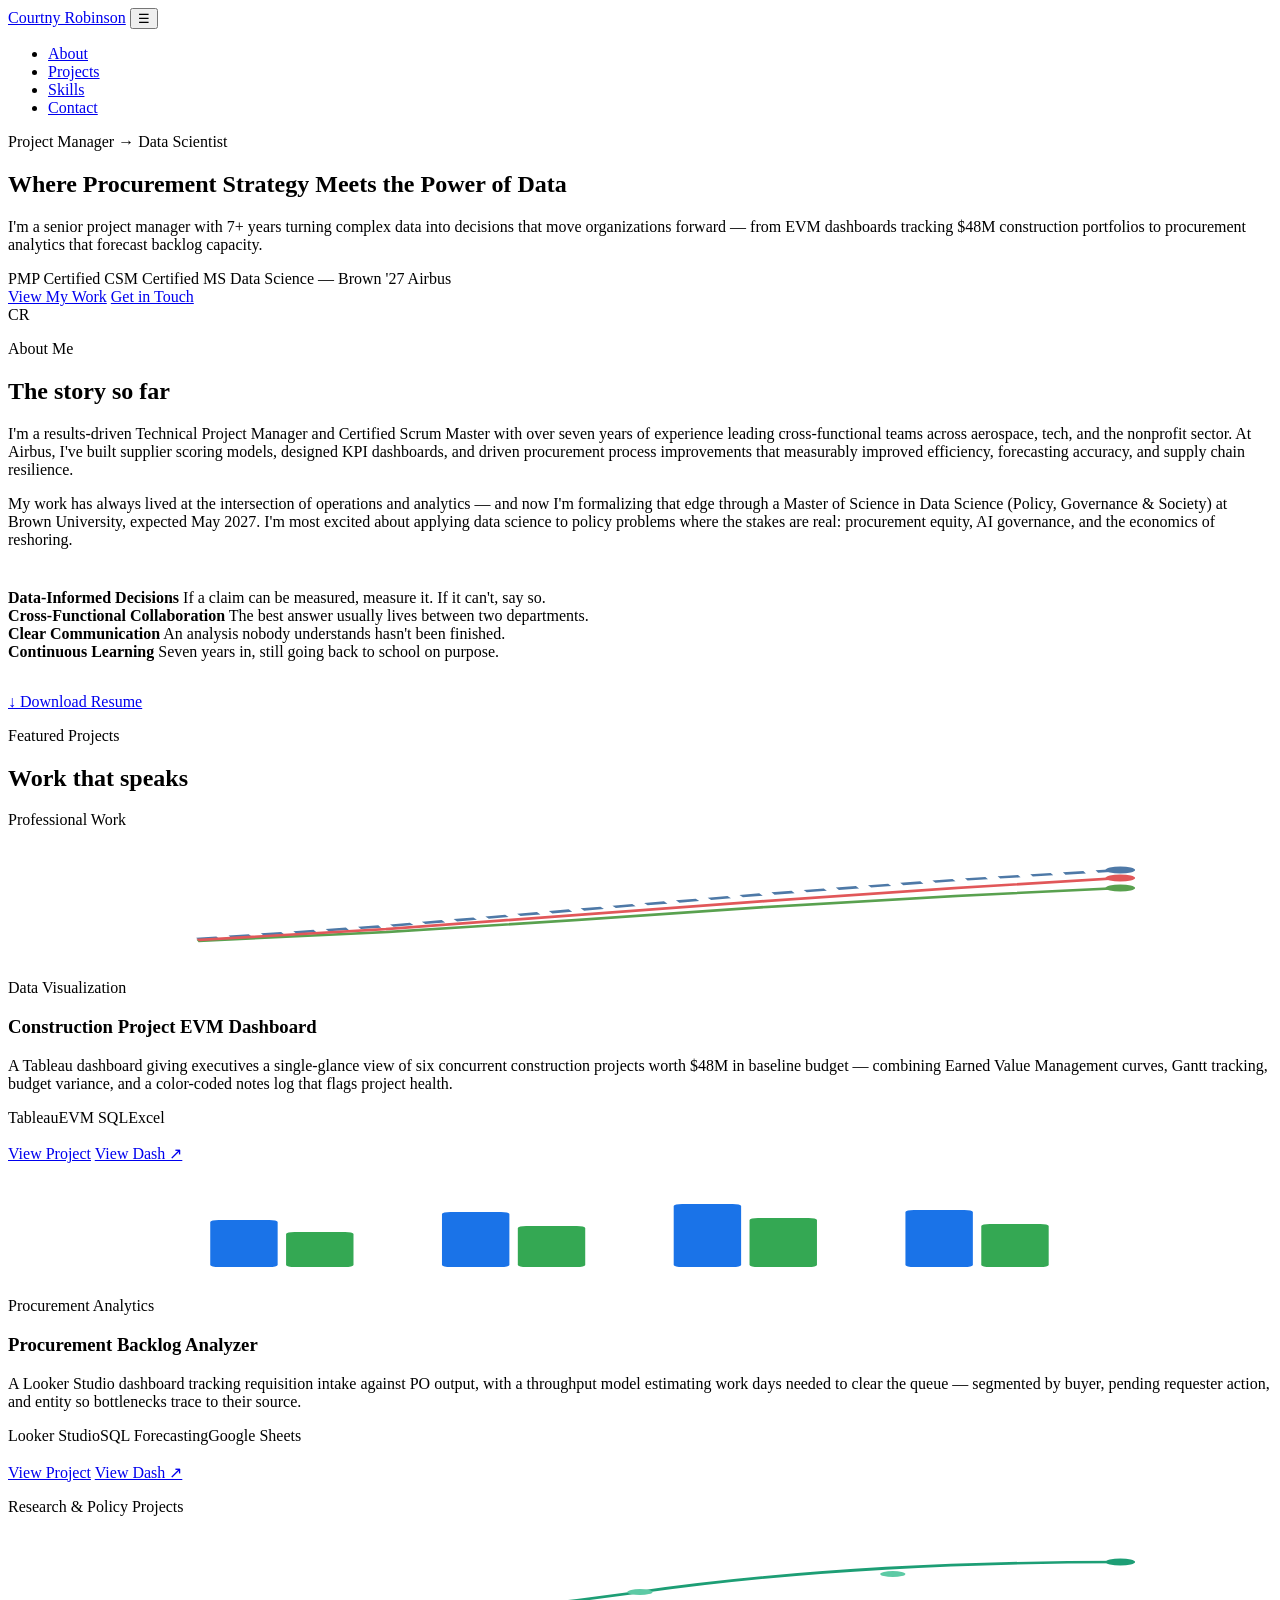
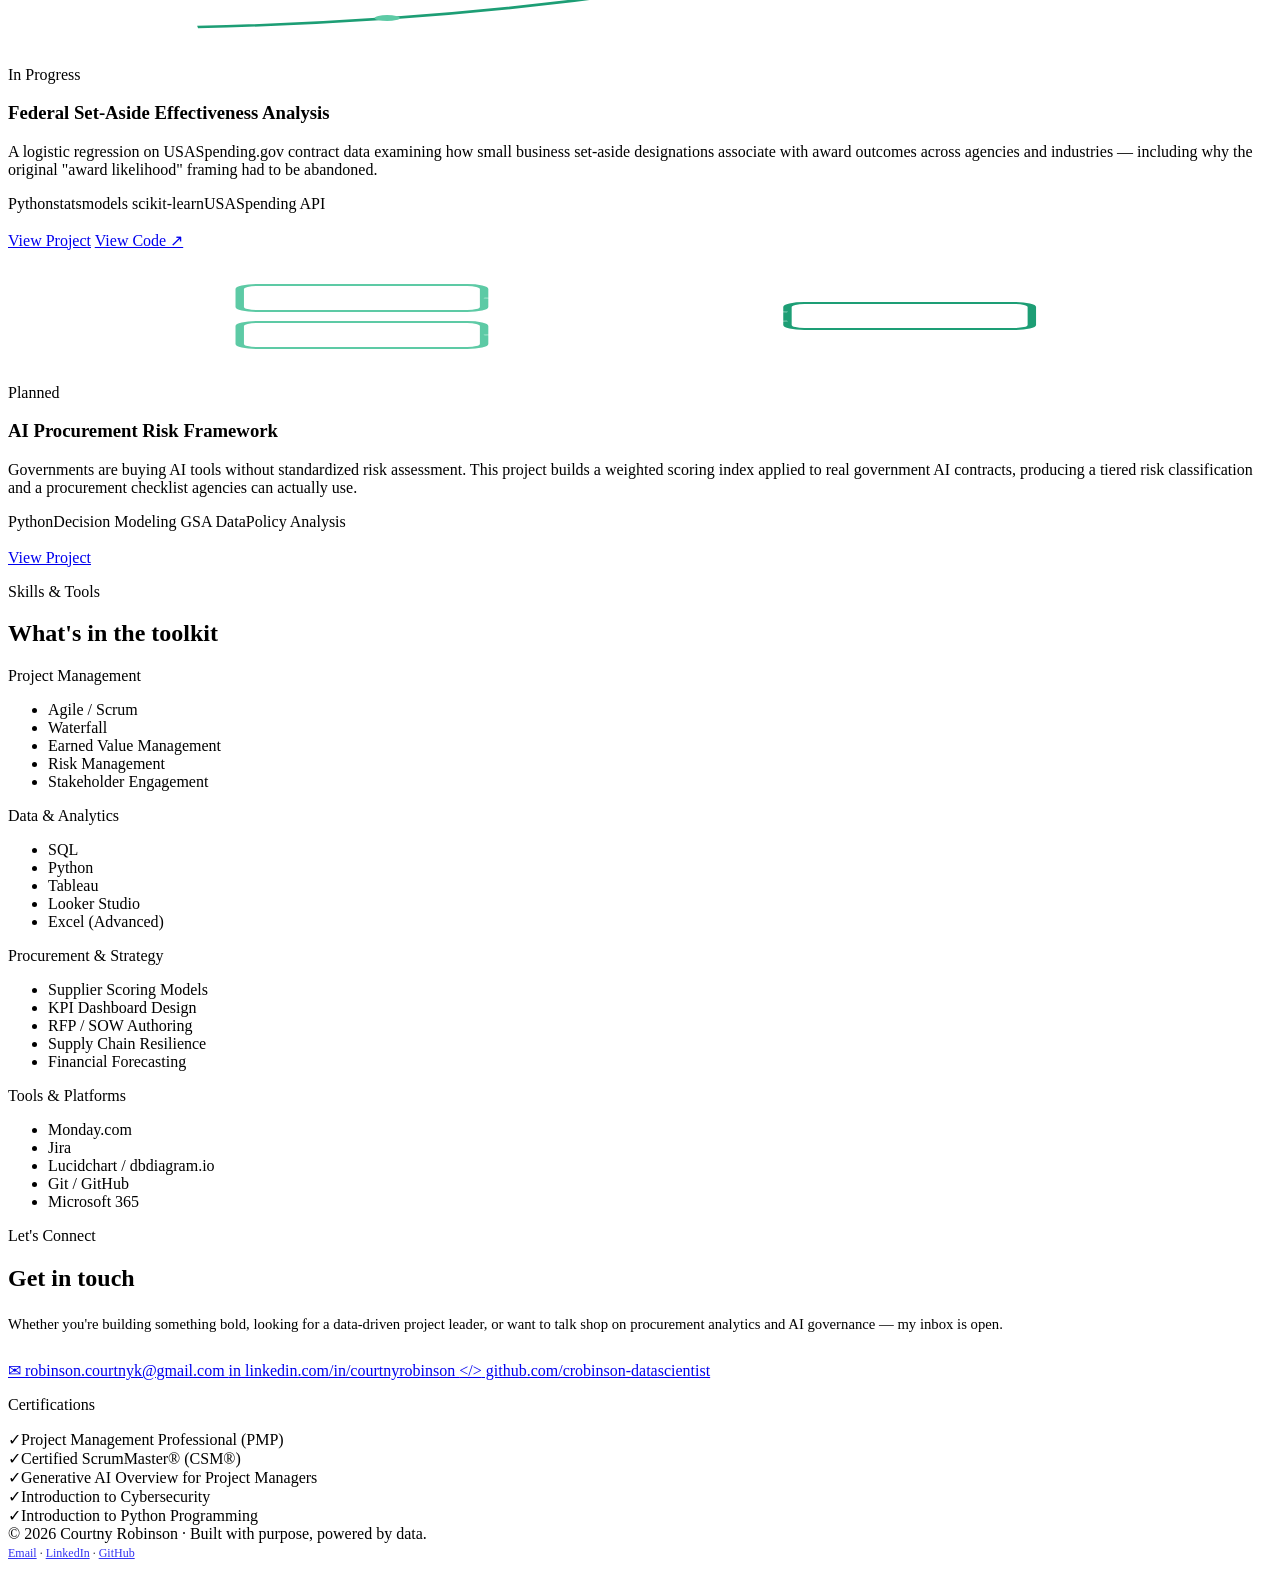
==== index.html @ 247f1322 "Add files via upload" ====
<!DOCTYPE html>
<html lang="en">
<head>
<meta charset="UTF-8">
<meta name="viewport" content="width=device-width, initial-scale=1.0">
<title>Courtny Robinson, PMP, CSM — Data-Driven Project Manager</title>
<meta name="description" content="Portfolio of Courtny Robinson — procurement project manager and data science graduate student. Dashboards, analytics, and policy research.">
<link rel="preconnect" href="https://fonts.googleapis.com">
<link rel="preconnect" href="https://fonts.gstatic.com" crossorigin>
<link href="https://fonts.googleapis.com/css2?family=DM+Serif+Display&family=Inter:wght@300;400;500;600;700&display=swap" rel="stylesheet">
<link rel="stylesheet" href="assets/style.css">
</head>
<body>

<nav>
  <div class="nav-inner">
    <a href="index.html" class="nav-logo">Courtny Robinson</a>
    <button class="nav-toggle" aria-label="Toggle navigation">☰</button>
    <ul class="nav-links">
      <li><a href="#about">About</a></li>
      <li><a href="#projects">Projects</a></li>
      <li><a href="#skills">Skills</a></li>
      <li><a href="#contact">Contact</a></li>
    </ul>
  </div>
</nav>

<!-- HERO -->
<div class="wrap">
  <section id="hero">
    <div>
      <p class="eyebrow">Project Manager → Data Scientist</p>
      <h1>Where Procurement Strategy Meets the Power of Data</h1>
      <p class="lede">
        I'm a senior project manager with 7+ years turning complex data into decisions that move
        organizations forward — from EVM dashboards tracking $48M construction portfolios to
        procurement analytics that forecast backlog capacity.
      </p>
      <div class="badge-row">
        <span class="badge">PMP Certified</span>
        <span class="badge">CSM Certified</span>
        <span class="badge">MS Data Science — Brown '27</span>
        <span class="badge">Airbus</span>
      </div>
      <div class="btn-row">
        <a href="#projects" class="btn btn-primary">View My Work</a>
        <a href="#contact" class="btn btn-ghost">Get in Touch</a>
      </div>
    </div>
    <div class="avatar">CR</div>
  </section>
</div>

<div class="divider"></div>

<!-- ABOUT -->
<div class="wrap">
  <section id="about" class="reveal">
    <p class="eyebrow">About Me</p>
    <h2>The story so far</h2>
    <div class="about-text">
      <p>
        I'm a results-driven Technical Project Manager and Certified Scrum Master with over seven
        years of experience leading cross-functional teams across aerospace, tech, and the nonprofit
        sector. At Airbus, I've built supplier scoring models, designed KPI dashboards, and driven
        procurement process improvements that measurably improved efficiency, forecasting accuracy,
        and supply chain resilience.
      </p>
      <p>
        My work has always lived at the intersection of operations and analytics — and now I'm
        formalizing that edge through a Master of Science in Data Science (Policy, Governance &amp;
        Society) at Brown University, expected May 2027. I'm most excited about applying data science
        to policy problems where the stakes are real: procurement equity, AI governance, and the
        economics of reshoring.
      </p>
    </div>

    <div class="grid-auto" style="margin-top:2.5rem">
      <div class="value-item">
        <strong>Data-Informed Decisions</strong>
        <span>If a claim can be measured, measure it. If it can't, say so.</span>
      </div>
      <div class="value-item">
        <strong>Cross-Functional Collaboration</strong>
        <span>The best answer usually lives between two departments.</span>
      </div>
      <div class="value-item">
        <strong>Clear Communication</strong>
        <span>An analysis nobody understands hasn't been finished.</span>
      </div>
      <div class="value-item">
        <strong>Continuous Learning</strong>
        <span>Seven years in, still going back to school on purpose.</span>
      </div>
    </div>

    <div class="btn-row" style="margin-top:2rem">
      <a href="assets/Courtny_Robinson_Resume.pdf" class="btn btn-outline" download>↓ Download Resume</a>
    </div>
  </section>
</div>

<div class="divider"></div>

<!-- PROJECTS -->
<div class="wrap">
  <section id="projects" class="reveal">
    <p class="eyebrow">Featured Projects</p>
    <h2>Work that speaks</h2>

    <p class="group-label">Professional Work</p>
    <div class="grid-2">

      <div class="card">
        <div class="thumb thumb-evm">
          <svg viewBox="0 0 300 130" width="100%" height="130" preserveAspectRatio="none">
            <line x1="30" y1="104" x2="278" y2="104" stroke="rgba(255,255,255,.18)"/>
            <line x1="30" y1="20" x2="30" y2="104" stroke="rgba(255,255,255,.18)"/>
            <polyline points="45,94 90,81 135,65 180,49 225,35 264,25" fill="none" stroke="#4e79a7" stroke-width="2.5" stroke-dasharray="5,3"/>
            <polyline points="45,96 90,87 135,75 180,62 225,51 264,43" fill="none" stroke="#59a14f" stroke-width="2.5"/>
            <polyline points="45,95 90,84 135,70 180,56 225,43 264,33" fill="none" stroke="#e15759" stroke-width="2.5"/>
            <circle cx="264" cy="43" r="3.5" fill="#59a14f"/>
            <circle cx="264" cy="33" r="3.5" fill="#e15759"/>
            <circle cx="264" cy="25" r="3.5" fill="#4e79a7"/>
          </svg>
        </div>
        <div class="card-body">
          <span class="tag">Data Visualization</span>
          <h3>Construction Project EVM Dashboard</h3>
          <p>
            A Tableau dashboard giving executives a single-glance view of six concurrent construction
            projects worth $48M in baseline budget — combining Earned Value Management curves, Gantt
            tracking, budget variance, and a color-coded notes log that flags project health.
          </p>
          <div class="chips">
            <span class="chip">Tableau</span><span class="chip">EVM</span>
            <span class="chip">SQL</span><span class="chip">Excel</span>
          </div>
          <div class="btn-row" style="margin-top:1.1rem">
            <a href="projects/evm-dashboard.html" class="btn btn-primary">View Project</a>
            <a href="dashboards/evm-dashboard.html" class="btn btn-outline" target="_blank" rel="noopener noreferrer">View Dash ↗</a>
          </div>
        </div>
      </div>

      <div class="card">
        <div class="thumb thumb-proc">
          <svg viewBox="0 0 300 130" width="100%" height="130" preserveAspectRatio="none">
            <line x1="30" y1="104" x2="278" y2="104" stroke="rgba(255,255,255,.18)"/>
            <line x1="30" y1="20" x2="30" y2="104" stroke="rgba(255,255,255,.18)"/>
            <rect x="48" y="57" width="16" height="47" fill="#1a73e8" rx="2"/>
            <rect x="66" y="69" width="16" height="35" fill="#34a853" rx="2"/>
            <rect x="103" y="49" width="16" height="55" fill="#1a73e8" rx="2"/>
            <rect x="121" y="63" width="16" height="41" fill="#34a853" rx="2"/>
            <rect x="158" y="41" width="16" height="63" fill="#1a73e8" rx="2"/>
            <rect x="176" y="55" width="16" height="49" fill="#34a853" rx="2"/>
            <rect x="213" y="47" width="16" height="57" fill="#1a73e8" rx="2"/>
            <rect x="231" y="61" width="16" height="43" fill="#34a853" rx="2"/>
          </svg>
        </div>
        <div class="card-body">
          <span class="tag">Procurement Analytics</span>
          <h3>Procurement Backlog Analyzer</h3>
          <p>
            A Looker Studio dashboard tracking requisition intake against PO output, with a
            throughput model estimating work days needed to clear the queue — segmented by buyer,
            pending requester action, and entity so bottlenecks trace to their source.
          </p>
          <div class="chips">
            <span class="chip">Looker Studio</span><span class="chip">SQL</span>
            <span class="chip">Forecasting</span><span class="chip">Google Sheets</span>
          </div>
          <div class="btn-row" style="margin-top:1.1rem">
            <a href="projects/procurement-analyzer.html" class="btn btn-primary">View Project</a>
            <a href="dashboards/procurement-dashboard.html" class="btn btn-outline" target="_blank" rel="noopener noreferrer">View Dash ↗</a>
          </div>
        </div>
      </div>

    </div>

    <p class="group-label">Research &amp; Policy Projects</p>
    <div class="grid-2">

      <div class="card">
        <div class="thumb thumb-research">
          <svg viewBox="0 0 300 130" width="100%" height="130" preserveAspectRatio="none">
            <line x1="30" y1="104" x2="278" y2="104" stroke="rgba(255,255,255,.18)"/>
            <line x1="30" y1="20" x2="30" y2="104" stroke="rgba(255,255,255,.18)"/>
            <path d="M45,95 Q100,90 150,60 T264,30" fill="none" stroke="#1D9E75" stroke-width="2.5"/>
            <circle cx="90" cy="86" r="3" fill="#5DCAA5"/>
            <circle cx="150" cy="60" r="3" fill="#5DCAA5"/>
            <circle cx="210" cy="42" r="3" fill="#5DCAA5"/>
            <circle cx="264" cy="30" r="3.5" fill="#1D9E75"/>
          </svg>
        </div>
        <div class="card-body">
          <span class="tag tag-progress">In Progress</span>
          <h3>Federal Set-Aside Effectiveness Analysis</h3>
          <p>
            A logistic regression on USASpending.gov contract data examining how small business
            set-aside designations associate with award outcomes across agencies and industries —
            including why the original "award likelihood" framing had to be abandoned.
          </p>
          <div class="chips">
            <span class="chip">Python</span><span class="chip">statsmodels</span>
            <span class="chip">scikit-learn</span><span class="chip">USASpending API</span>
          </div>
          <div class="btn-row" style="margin-top:1.1rem">
            <a href="projects/setaside-analysis.html" class="btn btn-primary">View Project</a>
            <a href="https://github.com/crobinson-datascientist/setaside-analysis" class="btn btn-outline" target="_blank" rel="noopener noreferrer">View Code ↗</a>
          </div>
        </div>
      </div>

      <div class="card">
        <div class="thumb thumb-research">
          <svg viewBox="0 0 300 130" width="100%" height="130" preserveAspectRatio="none">
            <rect x="55" y="35" width="58" height="26" rx="4" fill="none" stroke="#5DCAA5" stroke-width="2"/>
            <rect x="55" y="72" width="58" height="26" rx="4" fill="none" stroke="#5DCAA5" stroke-width="2"/>
            <rect x="185" y="53" width="58" height="26" rx="4" fill="none" stroke="#1D9E75" stroke-width="2"/>
            <line x1="113" y1="48" x2="185" y2="62" stroke="rgba(255,255,255,.3)" stroke-width="1.5"/>
            <line x1="113" y1="85" x2="185" y2="71" stroke="rgba(255,255,255,.3)" stroke-width="1.5"/>
          </svg>
        </div>
        <div class="card-body">
          <span class="tag tag-progress">Planned</span>
          <h3>AI Procurement Risk Framework</h3>
          <p>
            Governments are buying AI tools without standardized risk assessment. This project builds
            a weighted scoring index applied to real government AI contracts, producing a tiered risk
            classification and a procurement checklist agencies can actually use.
          </p>
          <div class="chips">
            <span class="chip">Python</span><span class="chip">Decision Modeling</span>
            <span class="chip">GSA Data</span><span class="chip">Policy Analysis</span>
          </div>
          <div class="btn-row" style="margin-top:1.1rem">
            <a href="projects/ai-procurement-risk.html" class="btn btn-primary">View Project</a>
          </div>
        </div>
      </div>

    </div>
  </section>
</div>

<div class="divider"></div>

<!-- SKILLS -->
<div class="wrap">
  <section id="skills" class="reveal">
    <p class="eyebrow">Skills &amp; Tools</p>
    <h2>What's in the toolkit</h2>
    <div class="grid-auto">
      <div class="skill-group">
        <p class="skill-group-title">Project Management</p>
        <ul class="skill-list">
          <li><span class="dot"></span>Agile / Scrum</li>
          <li><span class="dot"></span>Waterfall</li>
          <li><span class="dot"></span>Earned Value Management</li>
          <li><span class="dot"></span>Risk Management</li>
          <li><span class="dot"></span>Stakeholder Engagement</li>
        </ul>
      </div>
      <div class="skill-group">
        <p class="skill-group-title">Data &amp; Analytics</p>
        <ul class="skill-list">
          <li><span class="dot"></span>SQL</li>
          <li><span class="dot"></span>Python</li>
          <li><span class="dot"></span>Tableau</li>
          <li><span class="dot"></span>Looker Studio</li>
          <li><span class="dot"></span>Excel (Advanced)</li>
        </ul>
      </div>
      <div class="skill-group">
        <p class="skill-group-title">Procurement &amp; Strategy</p>
        <ul class="skill-list">
          <li><span class="dot"></span>Supplier Scoring Models</li>
          <li><span class="dot"></span>KPI Dashboard Design</li>
          <li><span class="dot"></span>RFP / SOW Authoring</li>
          <li><span class="dot"></span>Supply Chain Resilience</li>
          <li><span class="dot"></span>Financial Forecasting</li>
        </ul>
      </div>
      <div class="skill-group">
        <p class="skill-group-title">Tools &amp; Platforms</p>
        <ul class="skill-list">
          <li><span class="dot"></span>Monday.com</li>
          <li><span class="dot"></span>Jira</li>
          <li><span class="dot"></span>Lucidchart / dbdiagram.io</li>
          <li><span class="dot"></span>Git / GitHub</li>
          <li><span class="dot"></span>Microsoft 365</li>
        </ul>
      </div>
    </div>
  </section>
</div>

<div class="divider"></div>

<!-- CONTACT -->
<div class="wrap">
  <section id="contact" class="reveal">
    <p class="eyebrow">Let's Connect</p>
    <h2>Get in touch</h2>
    <div class="grid-2">
      <div>
        <p style="font-size:0.92rem;color:var(--muted);line-height:1.7;margin-bottom:1.5rem">
          Whether you're building something bold, looking for a data-driven project leader, or want
          to talk shop on procurement analytics and AI governance — my inbox is open.
        </p>
        <a href="mailto:robinson.courtnyk@gmail.com" class="contact-link">
          <span class="contact-icon">✉</span> robinson.courtnyk@gmail.com
        </a>
        <a href="https://www.linkedin.com/in/courtnyrobinson" class="contact-link" target="_blank" rel="noopener noreferrer">
          <span class="contact-icon">in</span> linkedin.com/in/courtnyrobinson
        </a>
        <a href="https://github.com/crobinson-datascientist" class="contact-link" target="_blank" rel="noopener noreferrer">
          <span class="contact-icon">&lt;/&gt;</span> github.com/crobinson-datascientist
        </a>
      </div>
      <div class="cert-block">
        <p class="skill-group-title">Certifications</p>
        <div class="cert-item"><span class="check">✓</span>Project Management Professional (PMP)</div>
        <div class="cert-item"><span class="check">✓</span>Certified ScrumMaster® (CSM®)</div>
        <div class="cert-item"><span class="check">✓</span>Generative AI Overview for Project Managers</div>
        <div class="cert-item"><span class="check">✓</span>Introduction to Cybersecurity</div>
        <div class="cert-item"><span class="check">✓</span>Introduction to Python Programming</div>
      </div>
    </div>
  </section>
</div>

<footer>
  © 2026 Courtny Robinson · Built with purpose, powered by data.<br>
  <span style="font-size:0.75rem;opacity:0.8">
    <a href="mailto:robinson.courtnyk@gmail.com">Email</a> ·
    <a href="https://www.linkedin.com/in/courtnyrobinson" target="_blank" rel="noopener noreferrer">LinkedIn</a> ·
    <a href="https://github.com/crobinson-datascientist" target="_blank" rel="noopener noreferrer">GitHub</a>
  </span>
</footer>

<script src="assets/main.js"></script>
</body>
</html>
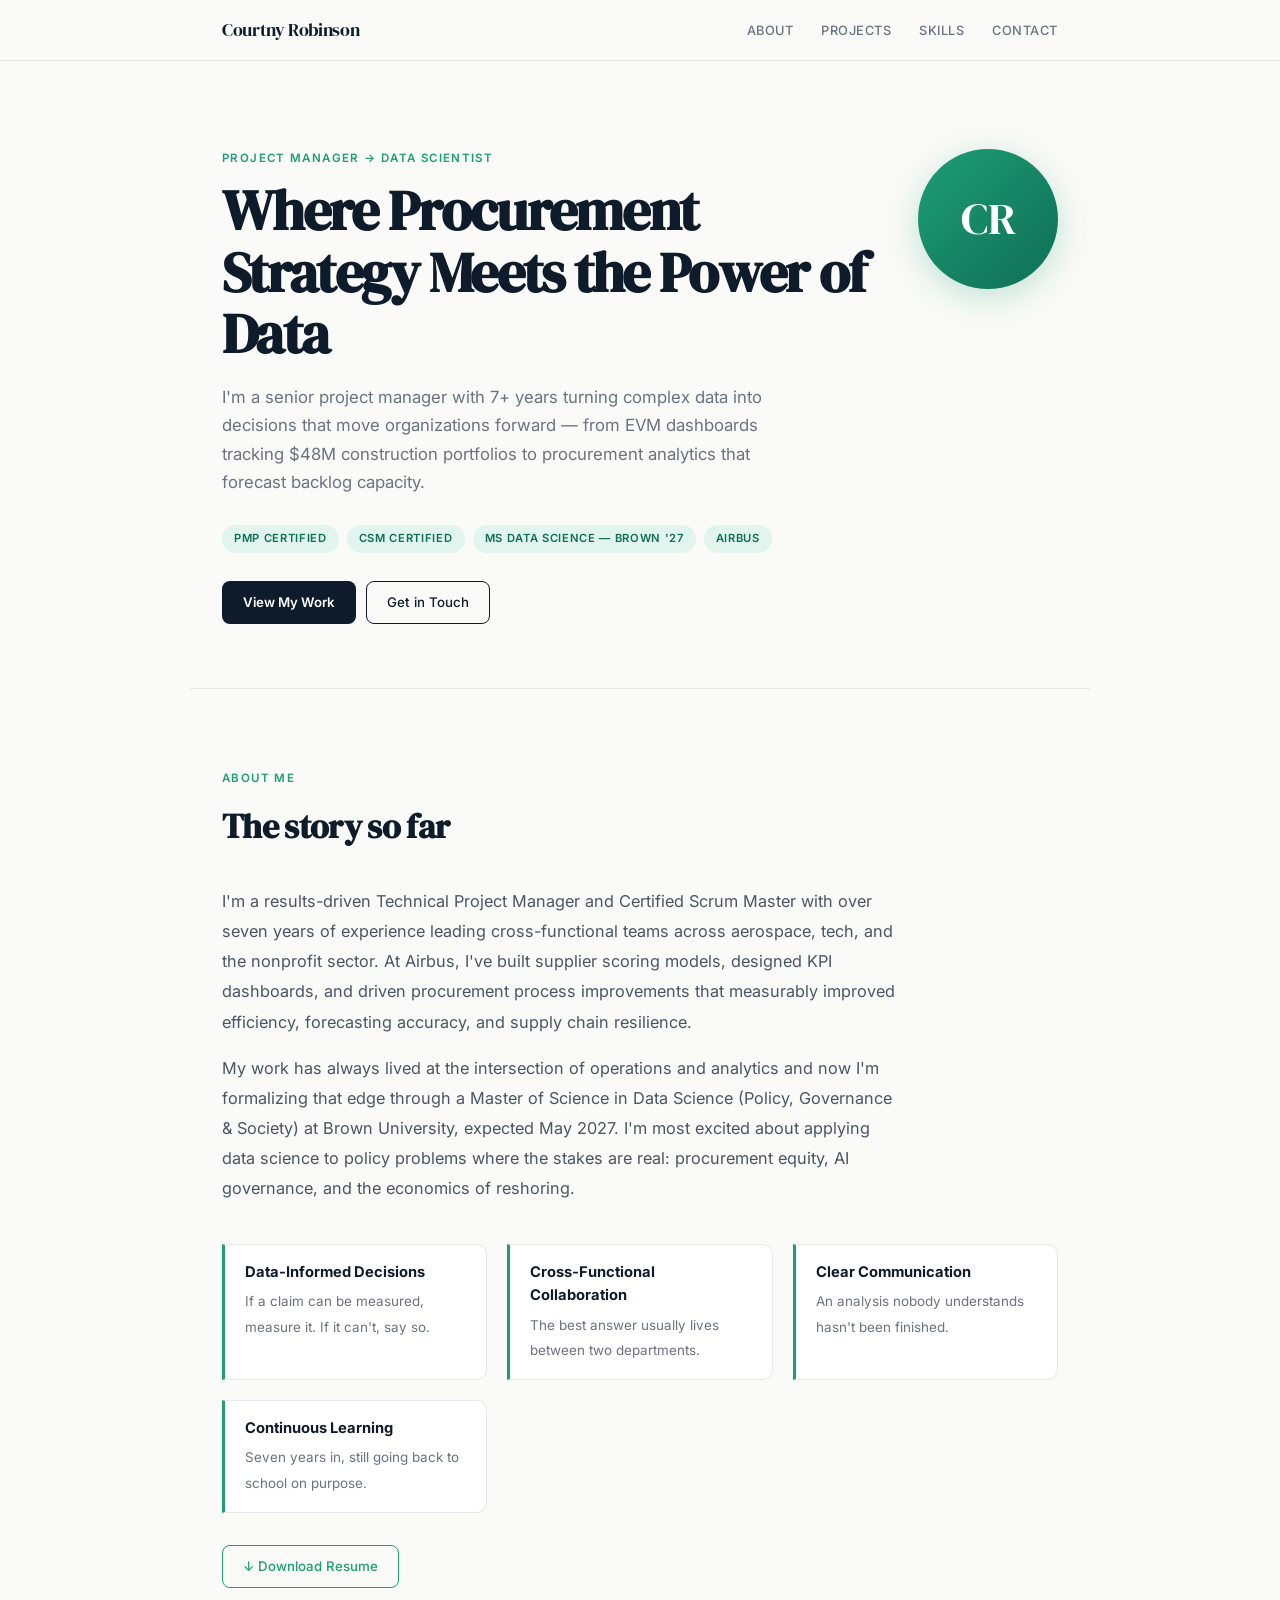
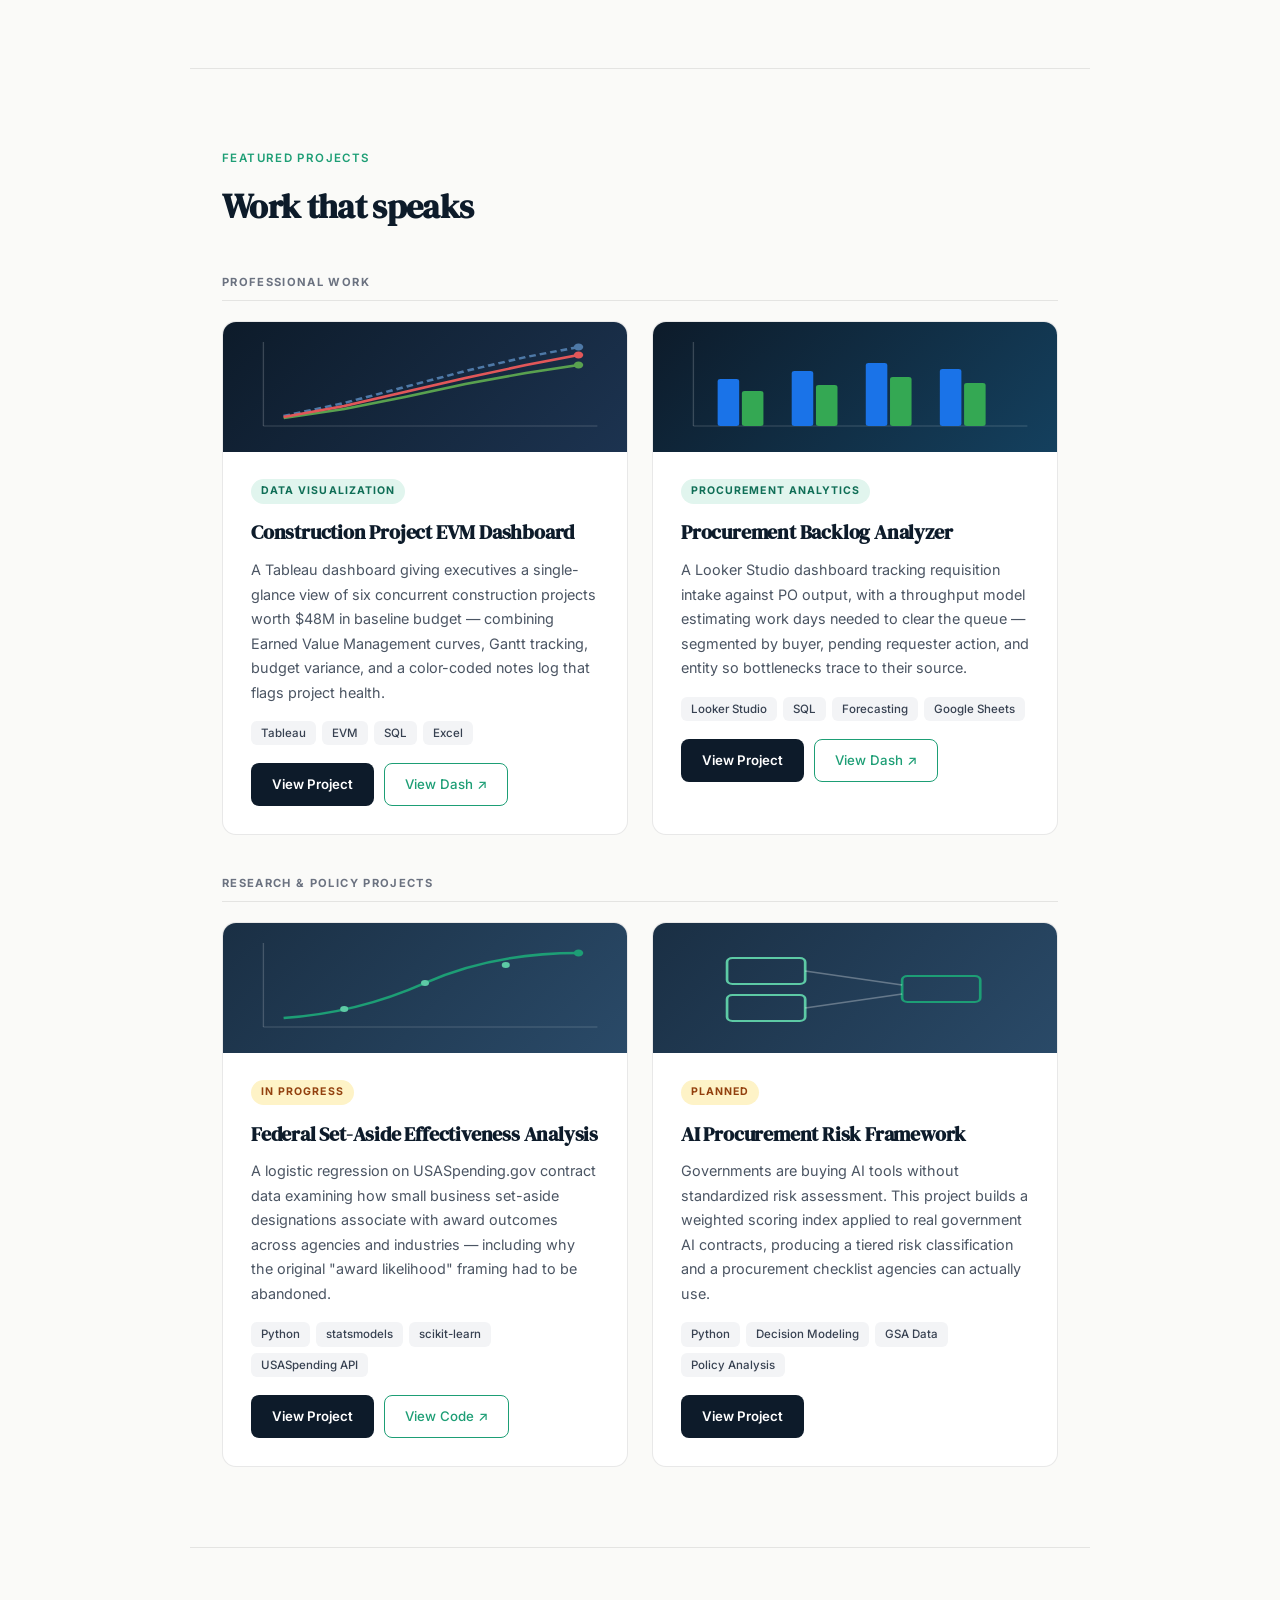
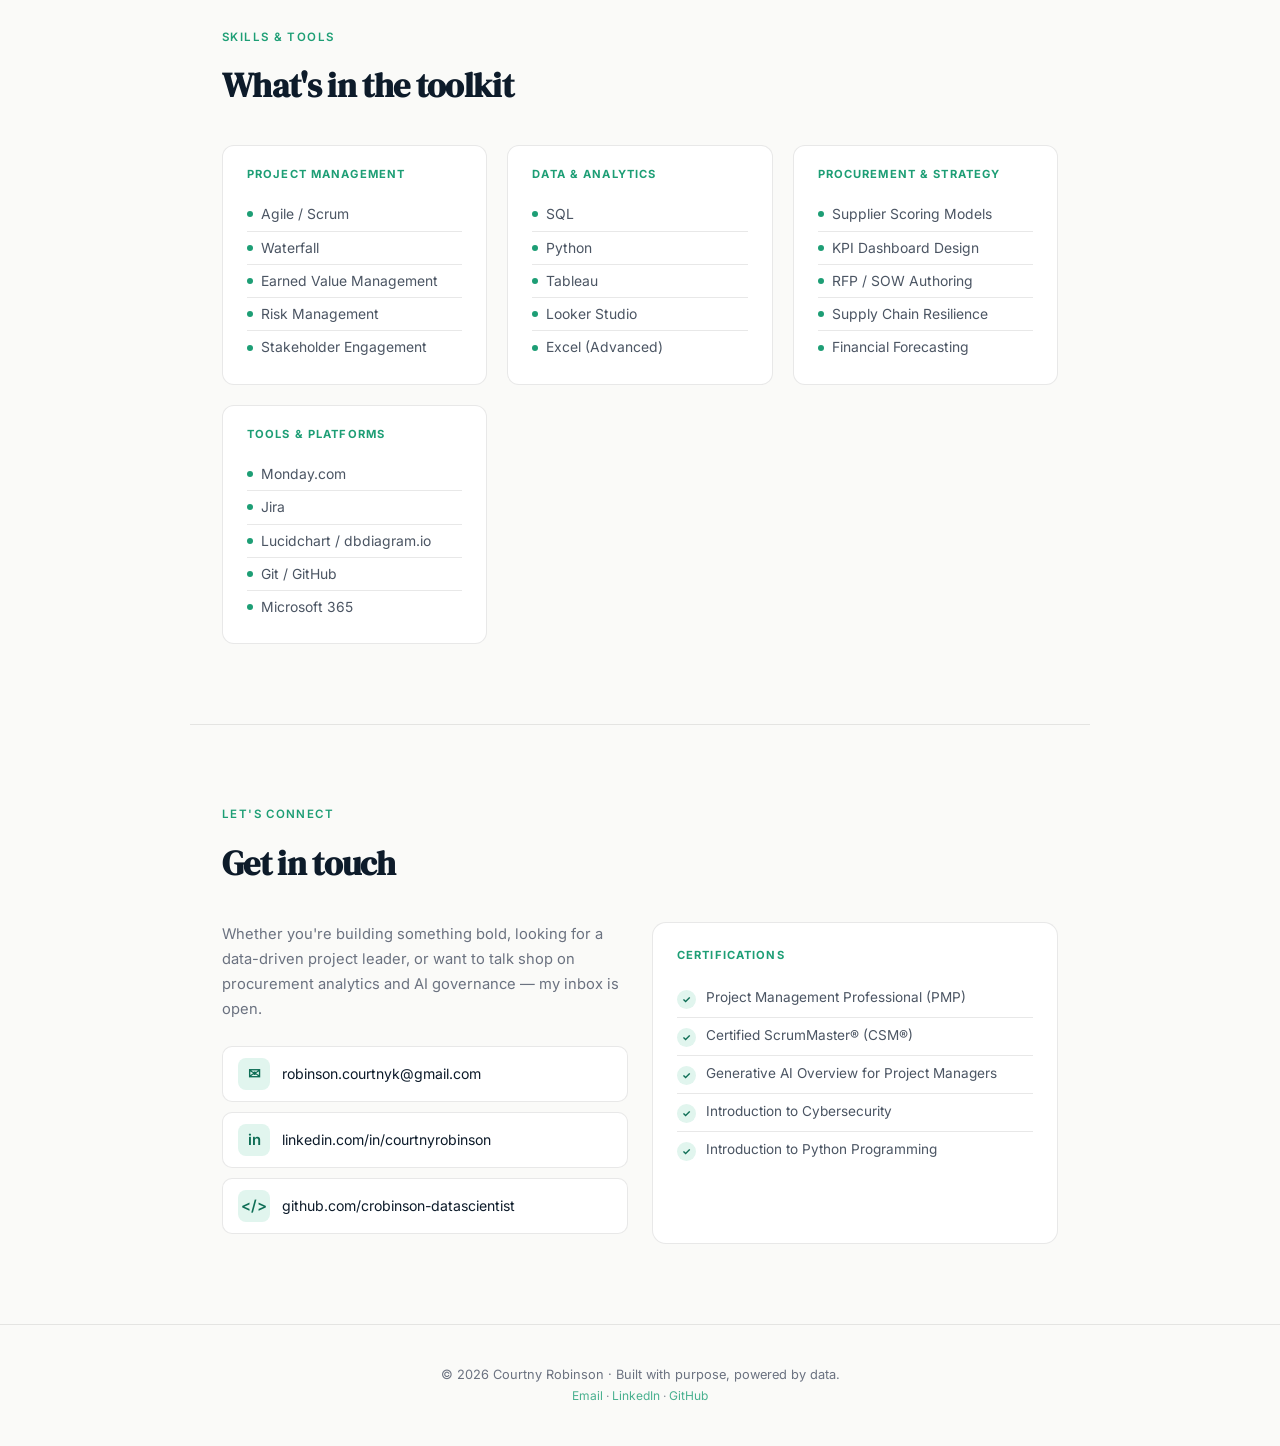
==== commit 77c19808: "Update index.html" ====
--- a/index.html
+++ b/index.html
@@ -67,7 +67,7 @@
         and supply chain resilience.
       </p>
       <p>
-        My work has always lived at the intersection of operations and analytics — and now I'm
+        My work has always lived at the intersection of operations and analytics and now I'm
         formalizing that edge through a Master of Science in Data Science (Policy, Governance &amp;
         Society) at Brown University, expected May 2027. I'm most excited about applying data science
         to policy problems where the stakes are real: procurement equity, AI governance, and the
--- a/assets/style.css
+++ b/assets/style.css
@@ -0,0 +1,293 @@
+/* ============================================================
+   Courtny Robinson — Portfolio
+   Shared stylesheet
+   ============================================================ */
+
+*, *::before, *::after { box-sizing: border-box; margin: 0; padding: 0; }
+
+:root {
+  --navy: #0D1B2A;
+  --navy-soft: #1c3350;
+  --teal: #1D9E75;
+  --teal-dark: #0F6E56;
+  --teal-light: #E1F5EE;
+  --cream: #FAFAF8;
+  --muted: #6B7280;
+  --text: #1a1a1a;
+  --text-soft: #4B5563;
+  --border: rgba(0,0,0,0.09);
+  --chip-bg: #F3F4F6;
+}
+
+html { scroll-behavior: smooth; }
+
+body {
+  font-family: 'Inter', -apple-system, BlinkMacSystemFont, sans-serif;
+  background: var(--cream);
+  color: var(--text);
+  line-height: 1.6;
+  -webkit-font-smoothing: antialiased;
+}
+
+/* ---------- Layout ---------- */
+.wrap { max-width: 900px; margin: 0 auto; padding: 0 2rem; }
+section { padding: 5rem 0; }
+.divider { height: 1px; background: var(--border); max-width: 900px; margin: 0 auto; }
+
+/* ---------- Nav ---------- */
+nav {
+  position: sticky; top: 0; z-index: 100;
+  background: rgba(250,250,248,0.93);
+  backdrop-filter: blur(10px);
+  border-bottom: 1px solid var(--border);
+}
+.nav-inner {
+  max-width: 900px; margin: 0 auto; padding: 0 2rem; height: 60px;
+  display: flex; justify-content: space-between; align-items: center;
+}
+.nav-logo {
+  font-family: 'DM Serif Display', Georgia, serif;
+  font-size: 1.1rem; color: var(--navy); letter-spacing: -0.02em;
+  text-decoration: none;
+}
+.nav-links { display: flex; gap: 1.75rem; list-style: none; }
+.nav-links a {
+  font-size: 0.8rem; font-weight: 500; color: var(--muted);
+  text-decoration: none; letter-spacing: 0.04em; text-transform: uppercase;
+  transition: color 0.2s; padding-bottom: 2px;
+}
+.nav-links a:hover, .nav-links a.active { color: var(--teal); }
+.nav-links a.active { border-bottom: 2px solid var(--teal); }
+
+.nav-toggle {
+  display: none; background: none; border: none; cursor: pointer;
+  font-size: 1.4rem; color: var(--navy);
+}
+
+/* ---------- Typography ---------- */
+h1 {
+  font-family: 'DM Serif Display', Georgia, serif;
+  font-size: clamp(2.2rem, 5.5vw, 3.5rem);
+  line-height: 1.1; color: var(--navy);
+  letter-spacing: -0.03em; margin-bottom: 1.1rem;
+}
+h2 {
+  font-family: 'DM Serif Display', Georgia, serif;
+  font-size: clamp(1.6rem, 3.5vw, 2.1rem);
+  color: var(--navy); letter-spacing: -0.02em; margin-bottom: 2rem;
+}
+h3 {
+  font-family: 'DM Serif Display', Georgia, serif;
+  font-size: 1.25rem; color: var(--navy);
+  letter-spacing: -0.01em; margin-bottom: 0.6rem;
+}
+.eyebrow {
+  font-size: 0.72rem; font-weight: 600; letter-spacing: 0.12em;
+  text-transform: uppercase; color: var(--teal); margin-bottom: 0.8rem;
+}
+.lede { font-size: 1.05rem; color: var(--muted); line-height: 1.7; max-width: 560px; }
+
+/* ---------- Hero ---------- */
+#hero {
+  padding-top: 5.5rem; padding-bottom: 4rem;
+  display: grid; grid-template-columns: 1fr auto;
+  align-items: start; gap: 3rem;
+}
+.avatar {
+  width: 140px; height: 140px; border-radius: 50%;
+  background: linear-gradient(135deg, var(--teal) 0%, var(--teal-dark) 100%);
+  display: flex; align-items: center; justify-content: center;
+  font-family: 'DM Serif Display', Georgia, serif;
+  font-size: 2.8rem; color: #fff; flex-shrink: 0;
+  box-shadow: 0 8px 32px rgba(29,158,117,0.25);
+}
+
+/* ---------- Badges & chips ---------- */
+.badge-row { display: flex; flex-wrap: wrap; gap: 8px; margin: 1.75rem 0; }
+.badge {
+  font-size: 0.7rem; font-weight: 600; letter-spacing: 0.06em;
+  text-transform: uppercase; padding: 5px 12px; border-radius: 100px;
+  background: var(--teal-light); color: var(--teal-dark);
+}
+.chips { display: flex; flex-wrap: wrap; gap: 6px; }
+.chip {
+  font-size: 0.72rem; font-weight: 500; padding: 3px 10px;
+  border-radius: 6px; background: var(--chip-bg); color: #374151;
+}
+.tag {
+  font-size: 0.66rem; font-weight: 700; letter-spacing: 0.1em;
+  text-transform: uppercase; color: var(--teal-dark);
+  background: var(--teal-light); padding: 4px 10px;
+  border-radius: 100px; display: inline-block; margin-bottom: 0.8rem;
+}
+.tag-progress { background: #FEF3C7; color: #92400E; }
+
+/* ---------- Buttons ---------- */
+.btn-row { display: flex; gap: 10px; flex-wrap: wrap; }
+.btn {
+  font-size: 0.83rem; font-weight: 600; padding: 10px 20px;
+  border-radius: 8px; text-decoration: none; cursor: pointer;
+  display: inline-flex; align-items: center; gap: 6px;
+  transition: all 0.2s; border: 1.5px solid transparent;
+}
+.btn-primary { background: var(--navy); color: #fff; }
+.btn-primary:hover { background: var(--navy-soft); }
+.btn-outline {
+  background: transparent; color: var(--teal);
+  border-color: var(--teal); font-weight: 500;
+}
+.btn-outline:hover { background: var(--teal); color: #fff; }
+.btn-ghost {
+  background: transparent; color: var(--navy); border-color: var(--navy);
+  font-weight: 500;
+}
+.btn-ghost:hover { background: var(--navy); color: #fff; }
+
+/* ---------- Cards ---------- */
+.card {
+  background: #fff; border: 1px solid var(--border);
+  border-radius: 14px; overflow: hidden;
+  transition: box-shadow 0.2s, transform 0.2s;
+}
+.card:hover { box-shadow: 0 10px 34px rgba(0,0,0,0.08); transform: translateY(-2px); }
+.card-body { padding: 1.5rem 1.75rem 1.75rem; }
+.card-body p { font-size: 0.9rem; line-height: 1.7; color: var(--text-soft); margin-bottom: 1rem; }
+
+.thumb { height: 130px; position: relative; }
+.thumb-evm { background: linear-gradient(135deg, var(--navy) 0%, var(--navy-soft) 100%); }
+.thumb-proc { background: linear-gradient(135deg, var(--navy) 0%, #14405e 100%); }
+.thumb-research { background: linear-gradient(135deg, #1a2f44 0%, #2a4a68 100%); }
+
+/* ---------- Grids ---------- */
+.grid-2 { display: grid; grid-template-columns: 1fr 1fr; gap: 1.5rem; }
+.grid-auto { display: grid; grid-template-columns: repeat(auto-fit, minmax(220px,1fr)); gap: 1.25rem; }
+
+.group-label {
+  font-size: 0.7rem; font-weight: 700; letter-spacing: 0.12em;
+  text-transform: uppercase; color: var(--muted);
+  margin: 2.5rem 0 1.25rem; padding-bottom: 0.5rem;
+  border-bottom: 1px solid var(--border);
+}
+.group-label:first-of-type { margin-top: 0; }
+
+/* ---------- About ---------- */
+.about-text { font-size: 1.02rem; line-height: 1.85; color: var(--text-soft); max-width: 680px; }
+.about-text p { margin-bottom: 1rem; }
+
+.value-item {
+  background: #fff; border: 1px solid var(--border);
+  border-left: 3px solid var(--teal);
+  border-radius: 0 10px 10px 0; padding: 1rem 1.25rem;
+}
+.value-item strong { display: block; color: var(--navy); font-size: 0.92rem; margin-bottom: 0.25rem; }
+.value-item span { font-size: 0.84rem; color: var(--muted); line-height: 1.6; }
+
+/* ---------- Skills ---------- */
+.skill-group {
+  background: #fff; border: 1px solid var(--border);
+  border-radius: 12px; padding: 1.25rem 1.5rem;
+}
+.skill-group-title {
+  font-size: 0.7rem; font-weight: 700; letter-spacing: 0.1em;
+  text-transform: uppercase; color: var(--teal); margin-bottom: 0.9rem;
+}
+.skill-list { list-style: none; }
+.skill-list li {
+  font-size: 0.87rem; color: var(--text-soft); padding: 5px 0;
+  border-bottom: 1px solid var(--border);
+  display: flex; align-items: center; gap: 8px;
+}
+.skill-list li:last-child { border-bottom: none; }
+.dot { width: 6px; height: 6px; border-radius: 50%; background: var(--teal); flex-shrink: 0; }
+
+/* ---------- Contact ---------- */
+.contact-link {
+  display: flex; align-items: center; gap: 12px;
+  font-size: 0.88rem; color: var(--navy); text-decoration: none;
+  padding: 11px 15px; border-radius: 10px; background: #fff;
+  border: 1px solid var(--border); transition: all 0.2s; margin-bottom: 10px;
+}
+.contact-link:hover { border-color: var(--teal); color: var(--teal); }
+.contact-icon {
+  width: 32px; height: 32px; border-radius: 8px; background: var(--teal-light);
+  display: flex; align-items: center; justify-content: center;
+  font-size: 15px; flex-shrink: 0; color: var(--teal-dark); font-weight: 600;
+}
+
+.cert-block {
+  background: #fff; border: 1px solid var(--border);
+  border-radius: 14px; padding: 1.5rem;
+}
+.cert-item {
+  display: flex; align-items: flex-start; gap: 10px;
+  padding: 8px 0; border-bottom: 1px solid var(--border);
+  font-size: 0.85rem; color: var(--text-soft); line-height: 1.45;
+}
+.cert-item:last-child { border-bottom: none; }
+.check {
+  width: 19px; height: 19px; border-radius: 50%;
+  background: var(--teal-light); color: var(--teal-dark);
+  display: flex; align-items: center; justify-content: center;
+  font-size: 10px; font-weight: 700; flex-shrink: 0; margin-top: 2px;
+}
+
+/* ---------- Project detail pages ---------- */
+.detail-banner {
+  height: 180px; border-radius: 14px; margin-bottom: 2rem;
+  display: flex; align-items: center; justify-content: center;
+}
+.pps-block { margin-bottom: 2.25rem; }
+.pps-label {
+  font-size: 0.7rem; font-weight: 700; letter-spacing: 0.12em;
+  text-transform: uppercase; color: var(--teal); margin-bottom: 0.6rem;
+}
+.pps-block p { font-size: 0.96rem; line-height: 1.8; color: var(--text-soft); margin-bottom: 0.9rem; }
+.back-link {
+  font-size: 0.83rem; color: var(--muted); text-decoration: none;
+  display: inline-flex; align-items: center; gap: 5px; margin-bottom: 1.5rem;
+}
+.back-link:hover { color: var(--teal); }
+
+.callout {
+  background: #fff; border: 1px solid var(--border);
+  border-left: 3px solid var(--teal); border-radius: 0 10px 10px 0;
+  padding: 1.1rem 1.35rem; font-size: 0.88rem;
+  color: var(--text-soft); line-height: 1.7; margin: 1.75rem 0;
+}
+.callout strong { color: var(--navy); }
+.callout-warn { border-left-color: #F59E0B; }
+
+/* ---------- Footer ---------- */
+footer {
+  border-top: 1px solid var(--border); padding: 2.5rem 2rem;
+  text-align: center; font-size: 0.8rem; color: var(--muted);
+}
+footer a { color: var(--teal); text-decoration: none; }
+footer a:hover { text-decoration: underline; }
+
+/* ---------- Scroll reveal ---------- */
+.reveal { opacity: 0; transform: translateY(18px); transition: opacity .6s ease, transform .6s ease; }
+.reveal.visible { opacity: 1; transform: none; }
+@media (prefers-reduced-motion: reduce) {
+  .reveal { opacity: 1; transform: none; transition: none; }
+  html { scroll-behavior: auto; }
+}
+
+/* ---------- Responsive ---------- */
+@media (max-width: 720px) {
+  .wrap { padding: 0 1.25rem; }
+  .nav-inner { padding: 0 1.25rem; }
+  section { padding: 3.25rem 0; }
+  #hero { grid-template-columns: 1fr; padding-top: 3rem; }
+  .avatar { width: 88px; height: 88px; font-size: 1.9rem; }
+  .grid-2 { grid-template-columns: 1fr; }
+  .nav-links {
+    display: none; position: absolute; top: 60px; left: 0; right: 0;
+    background: var(--cream); flex-direction: column; gap: 0;
+    padding: 0.5rem 1.25rem 1rem; border-bottom: 1px solid var(--border);
+  }
+  .nav-links.open { display: flex; }
+  .nav-links li { padding: 0.6rem 0; }
+  .nav-toggle { display: block; }
+  .btn-row .btn { flex: 1; justify-content: center; }
+}
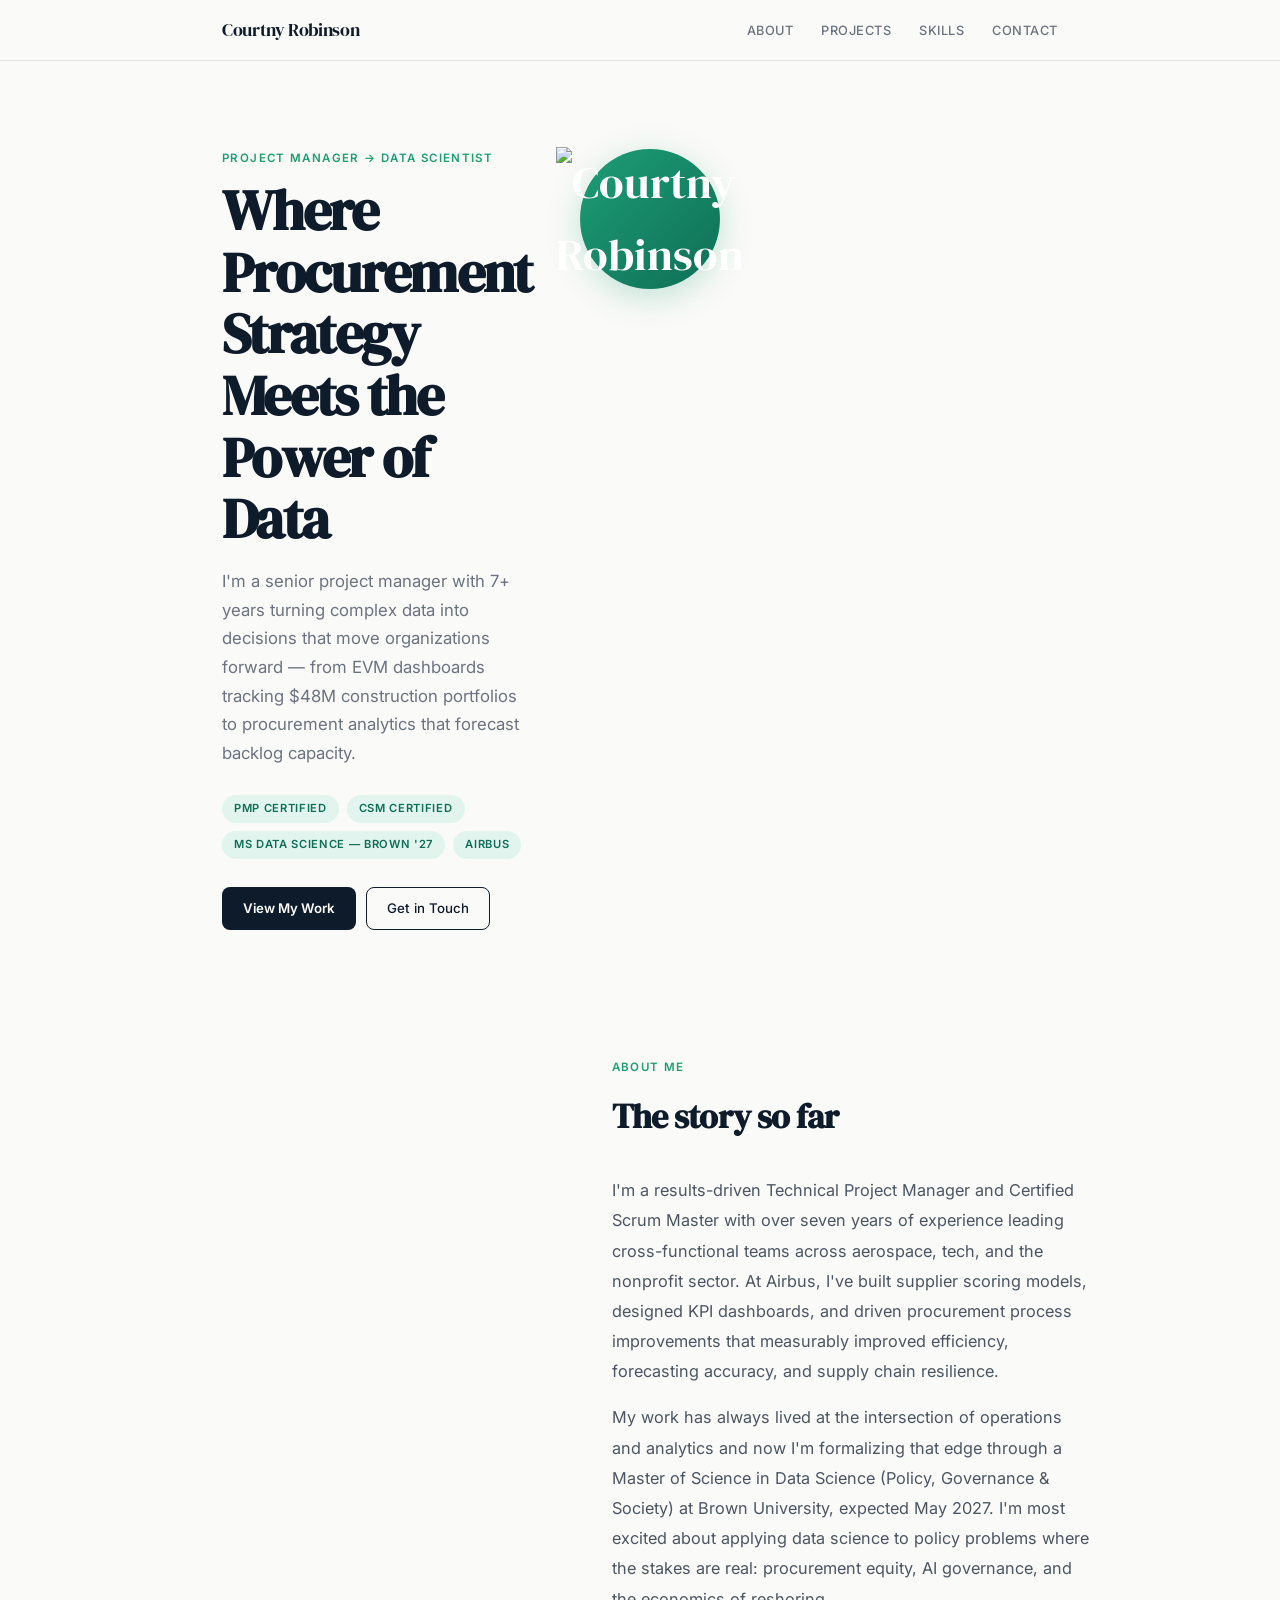
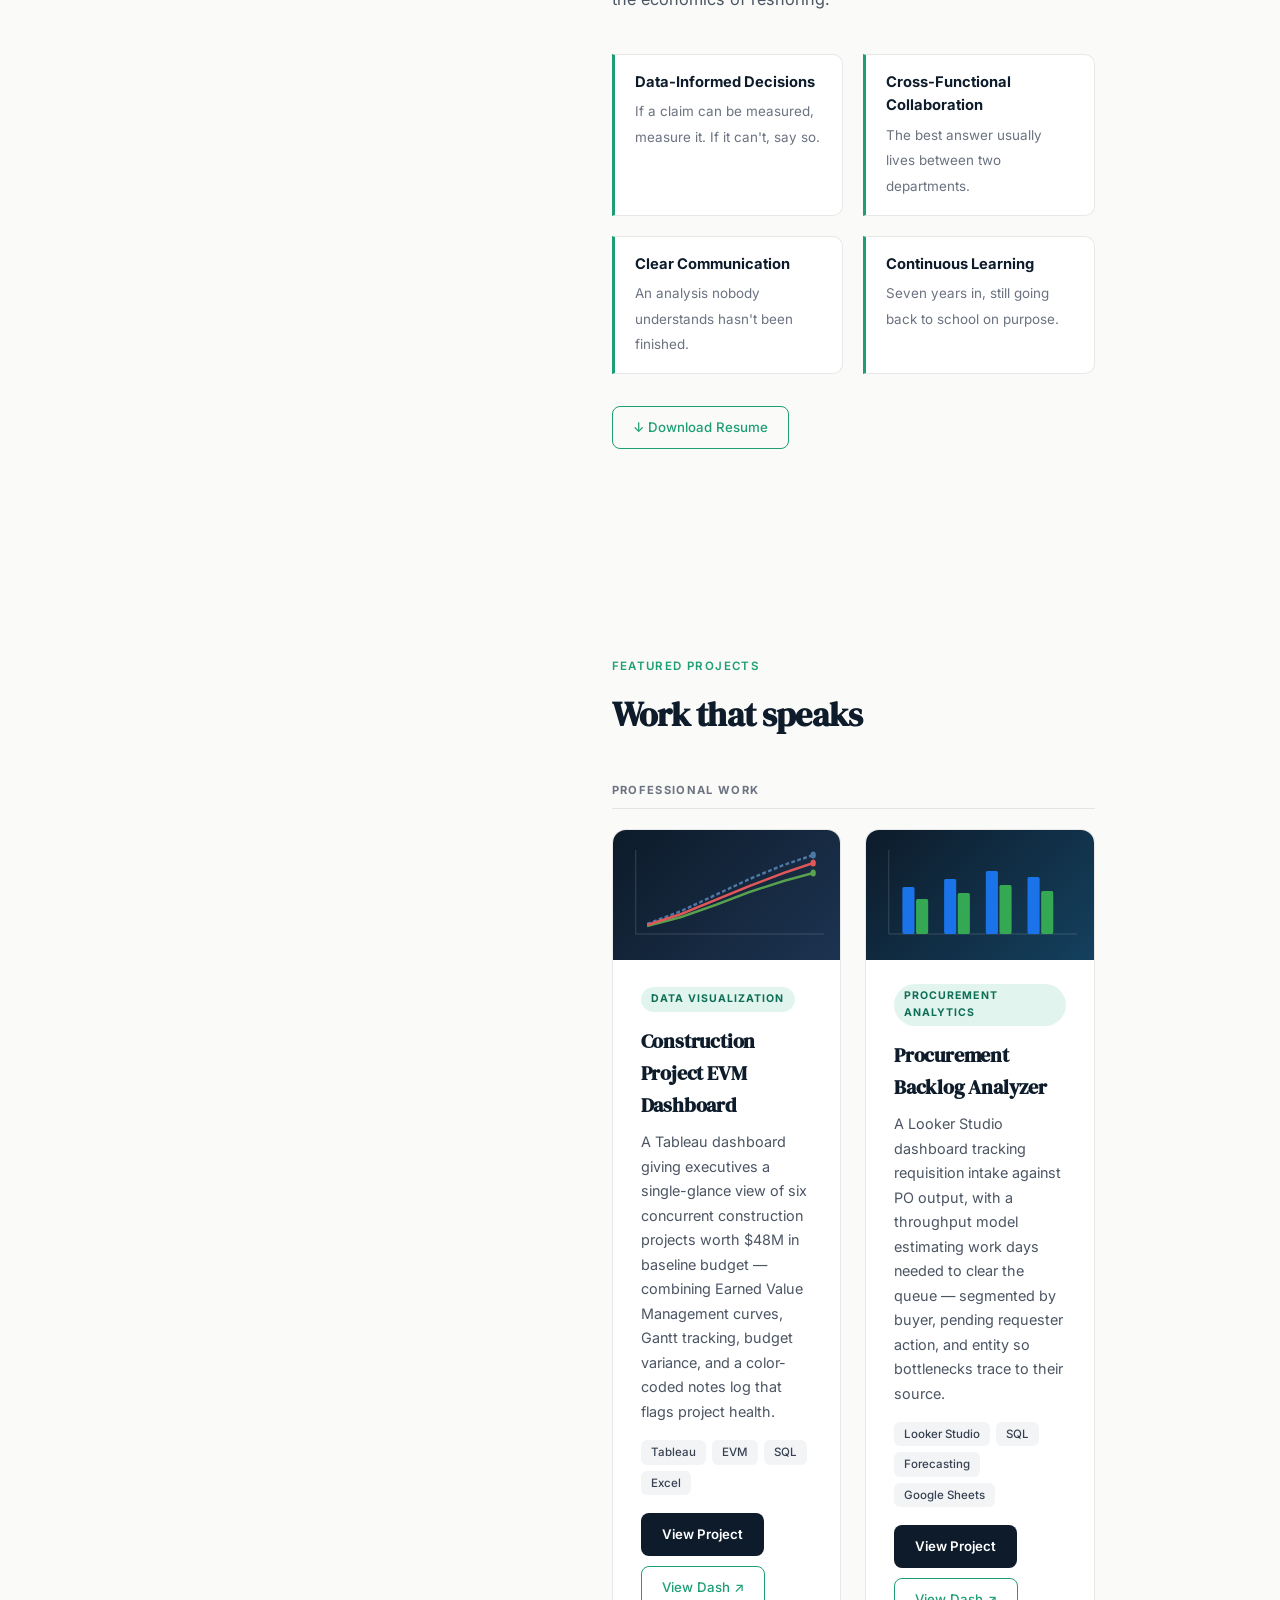
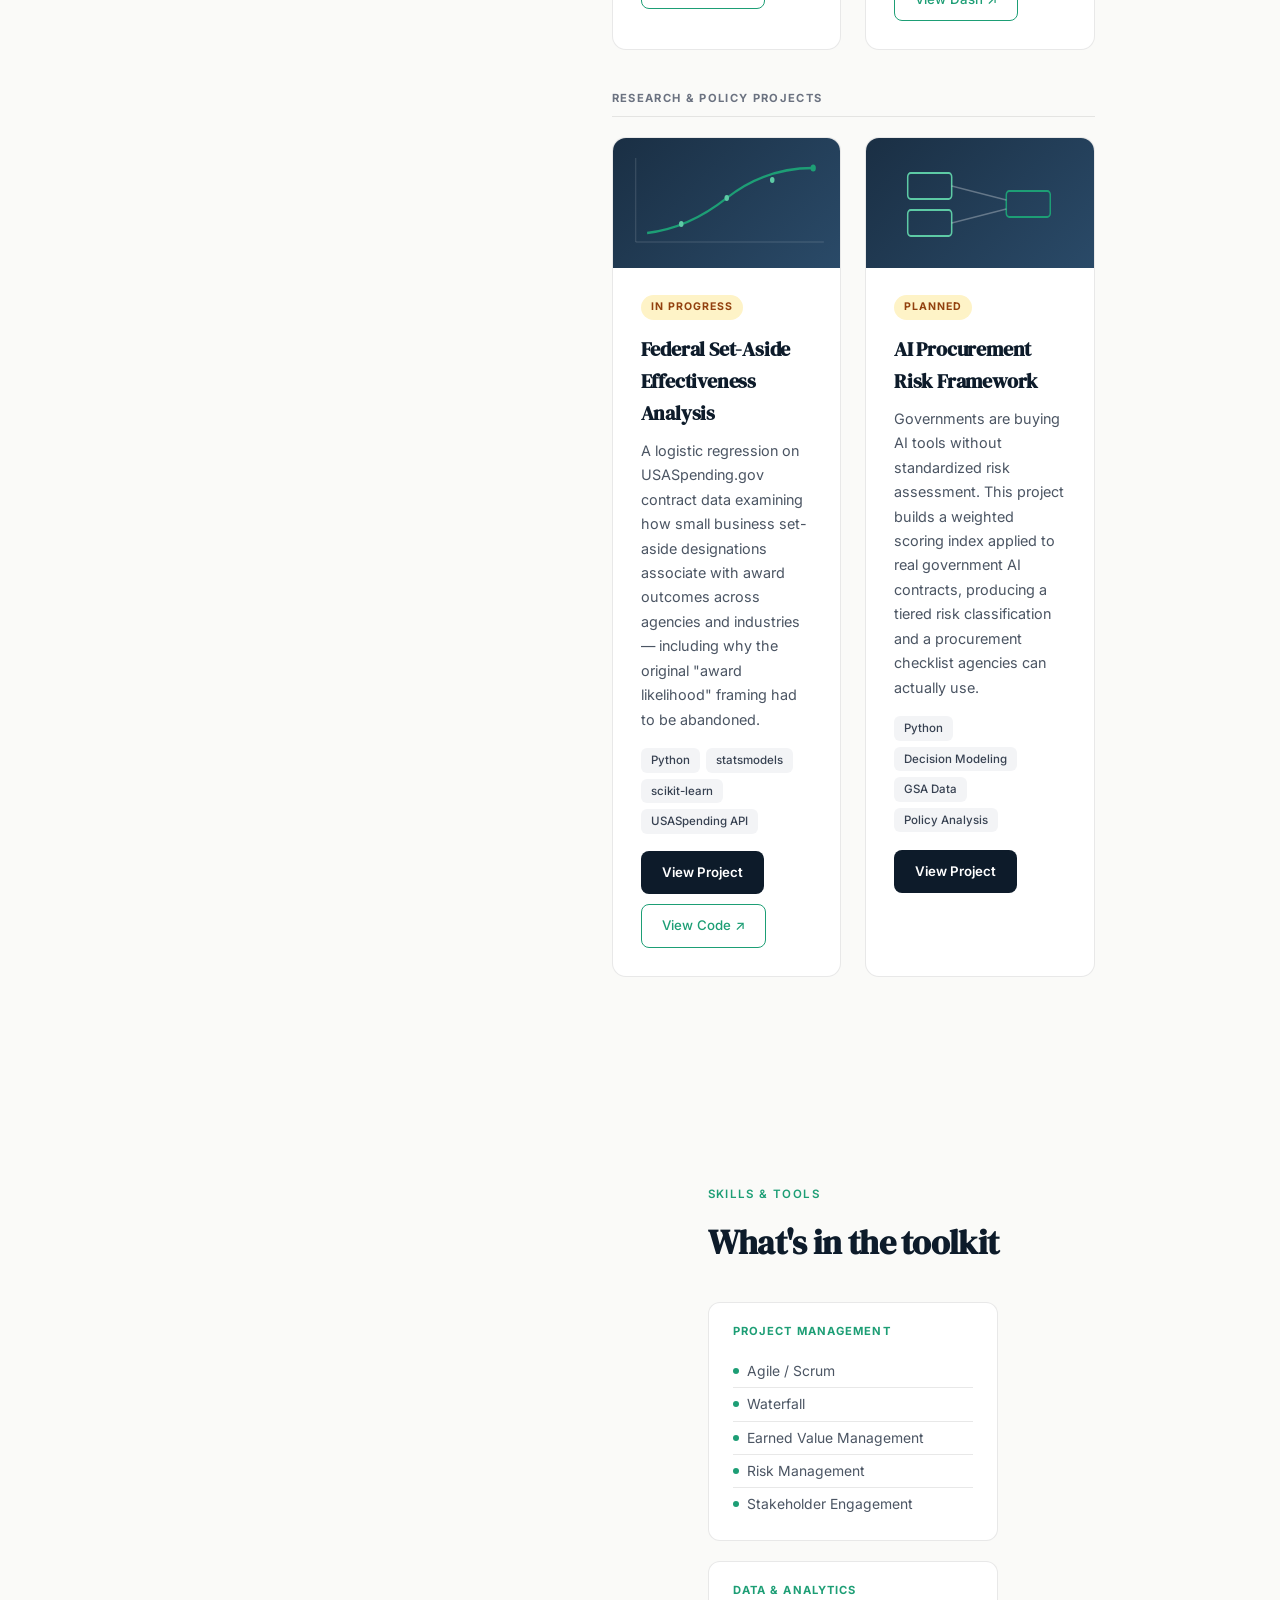
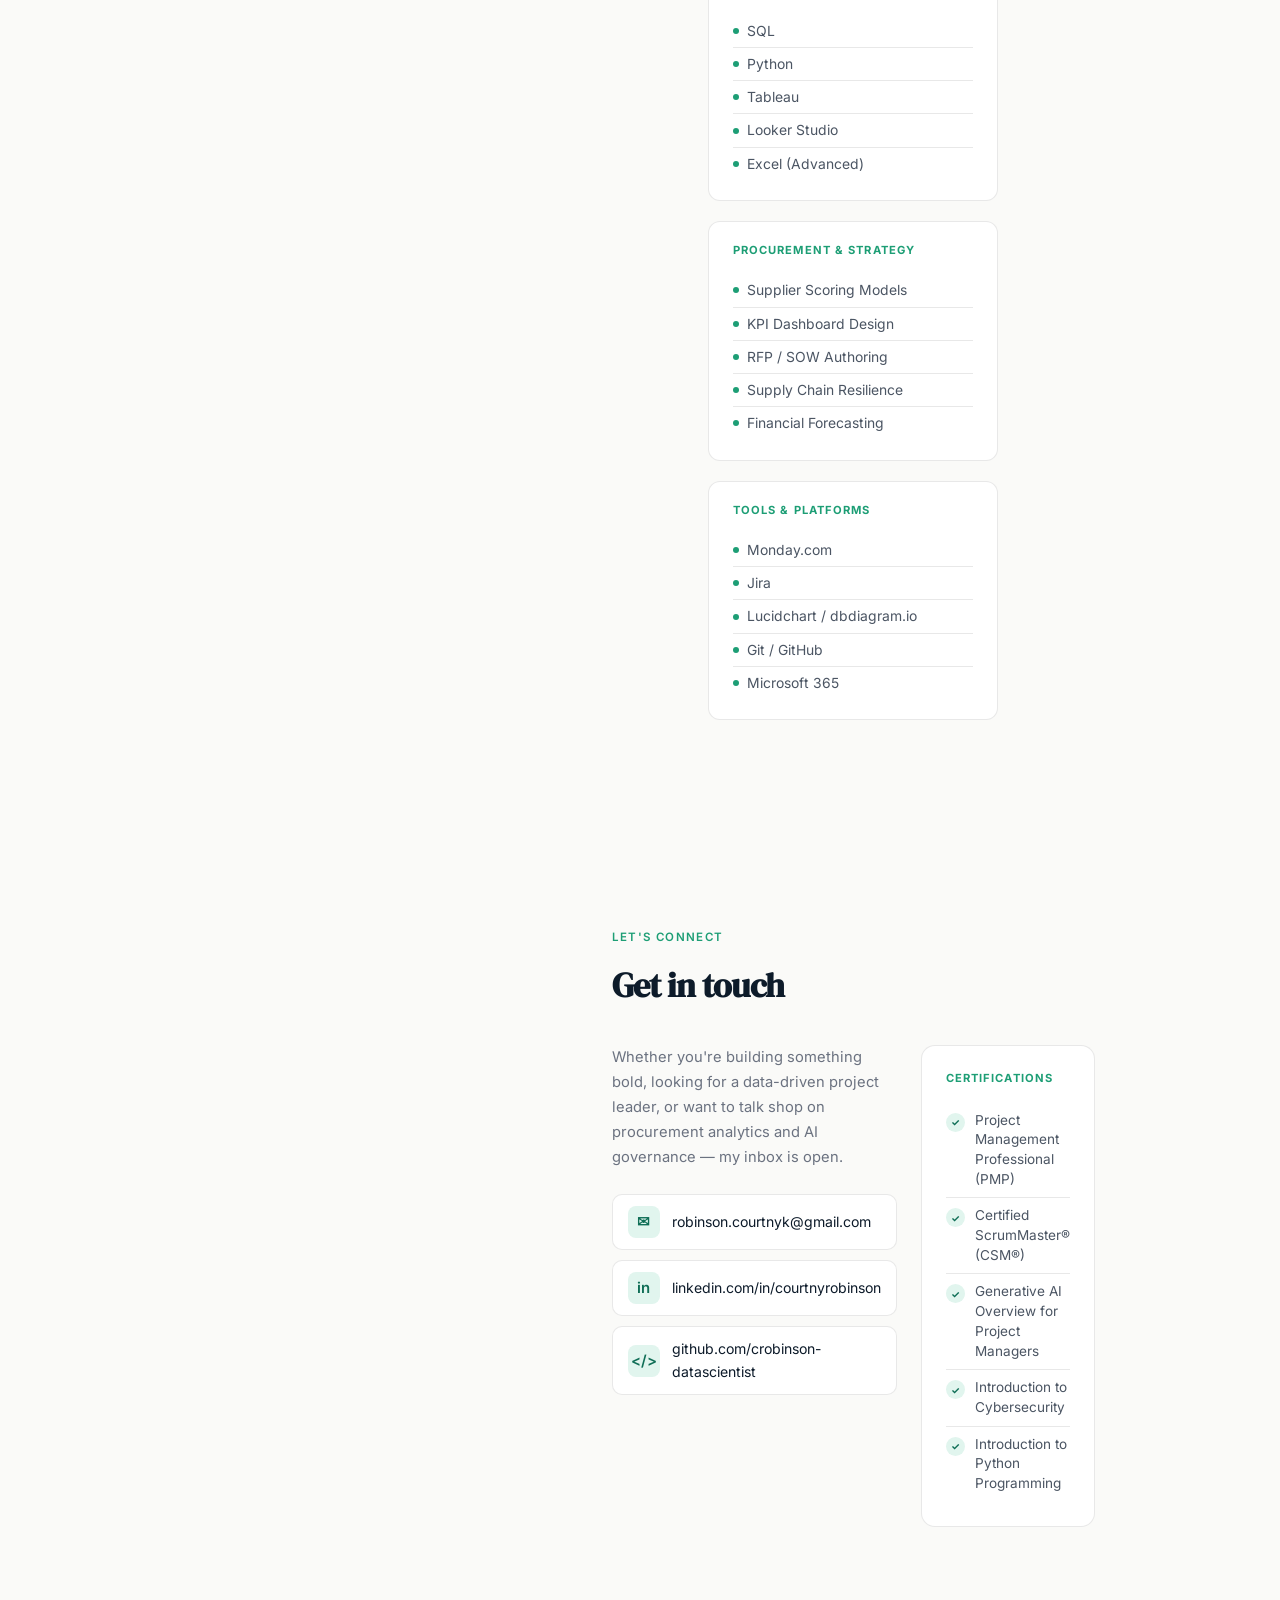
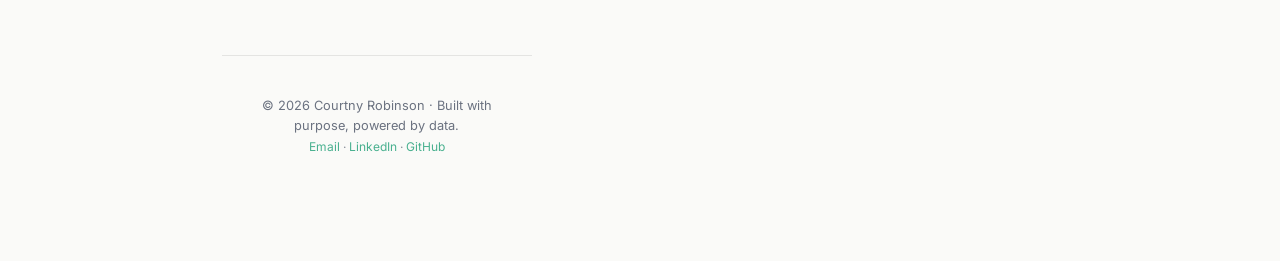
==== commit d026eb77: "Update index.html" ====
--- a/index.html
+++ b/index.html
@@ -47,9 +47,9 @@
         <a href="#contact" class="btn btn-ghost">Get in Touch</a>
       </div>
     </div>
-    <div class="avatar">CR</div>
-  </section>
-</div>
+    <div class="avatar">
+      <img src="assets/profile.png" alt="Courtny Robinson">
+    </div>
 
 <div class="divider"></div>
 
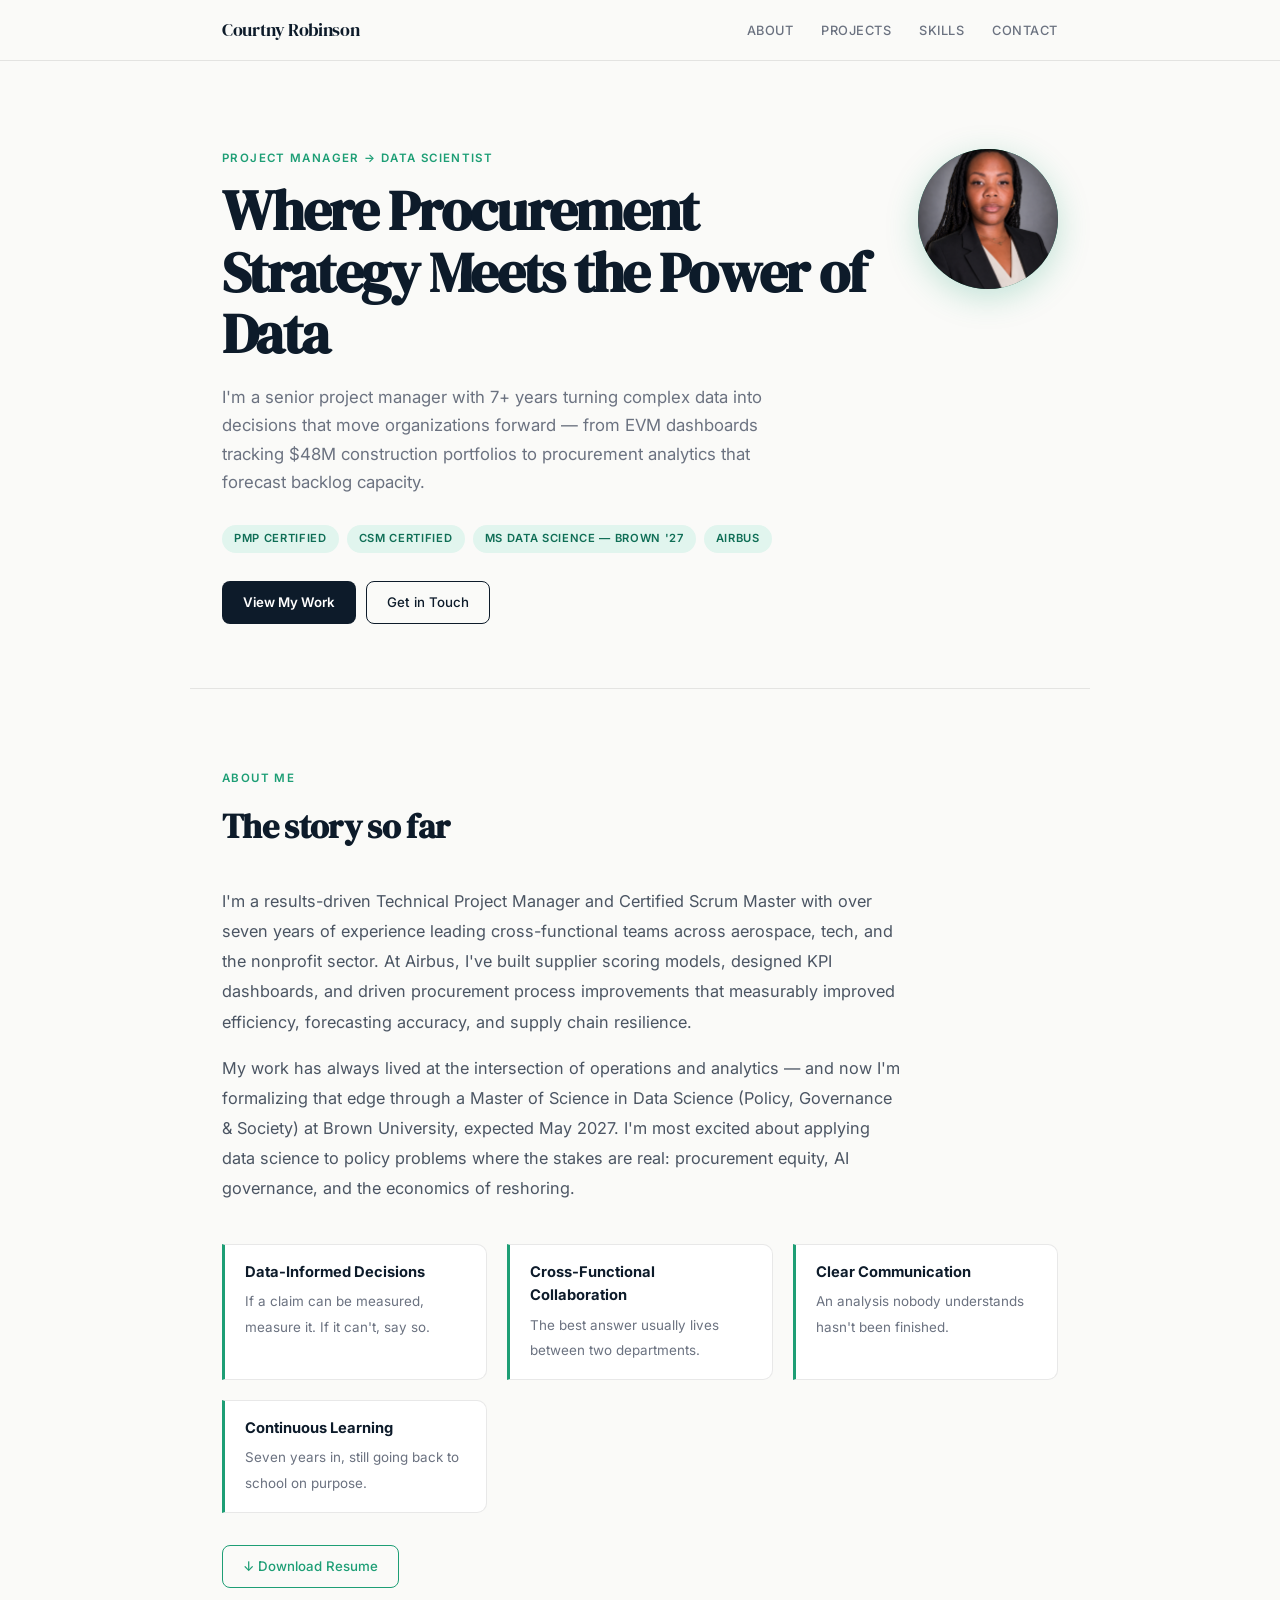
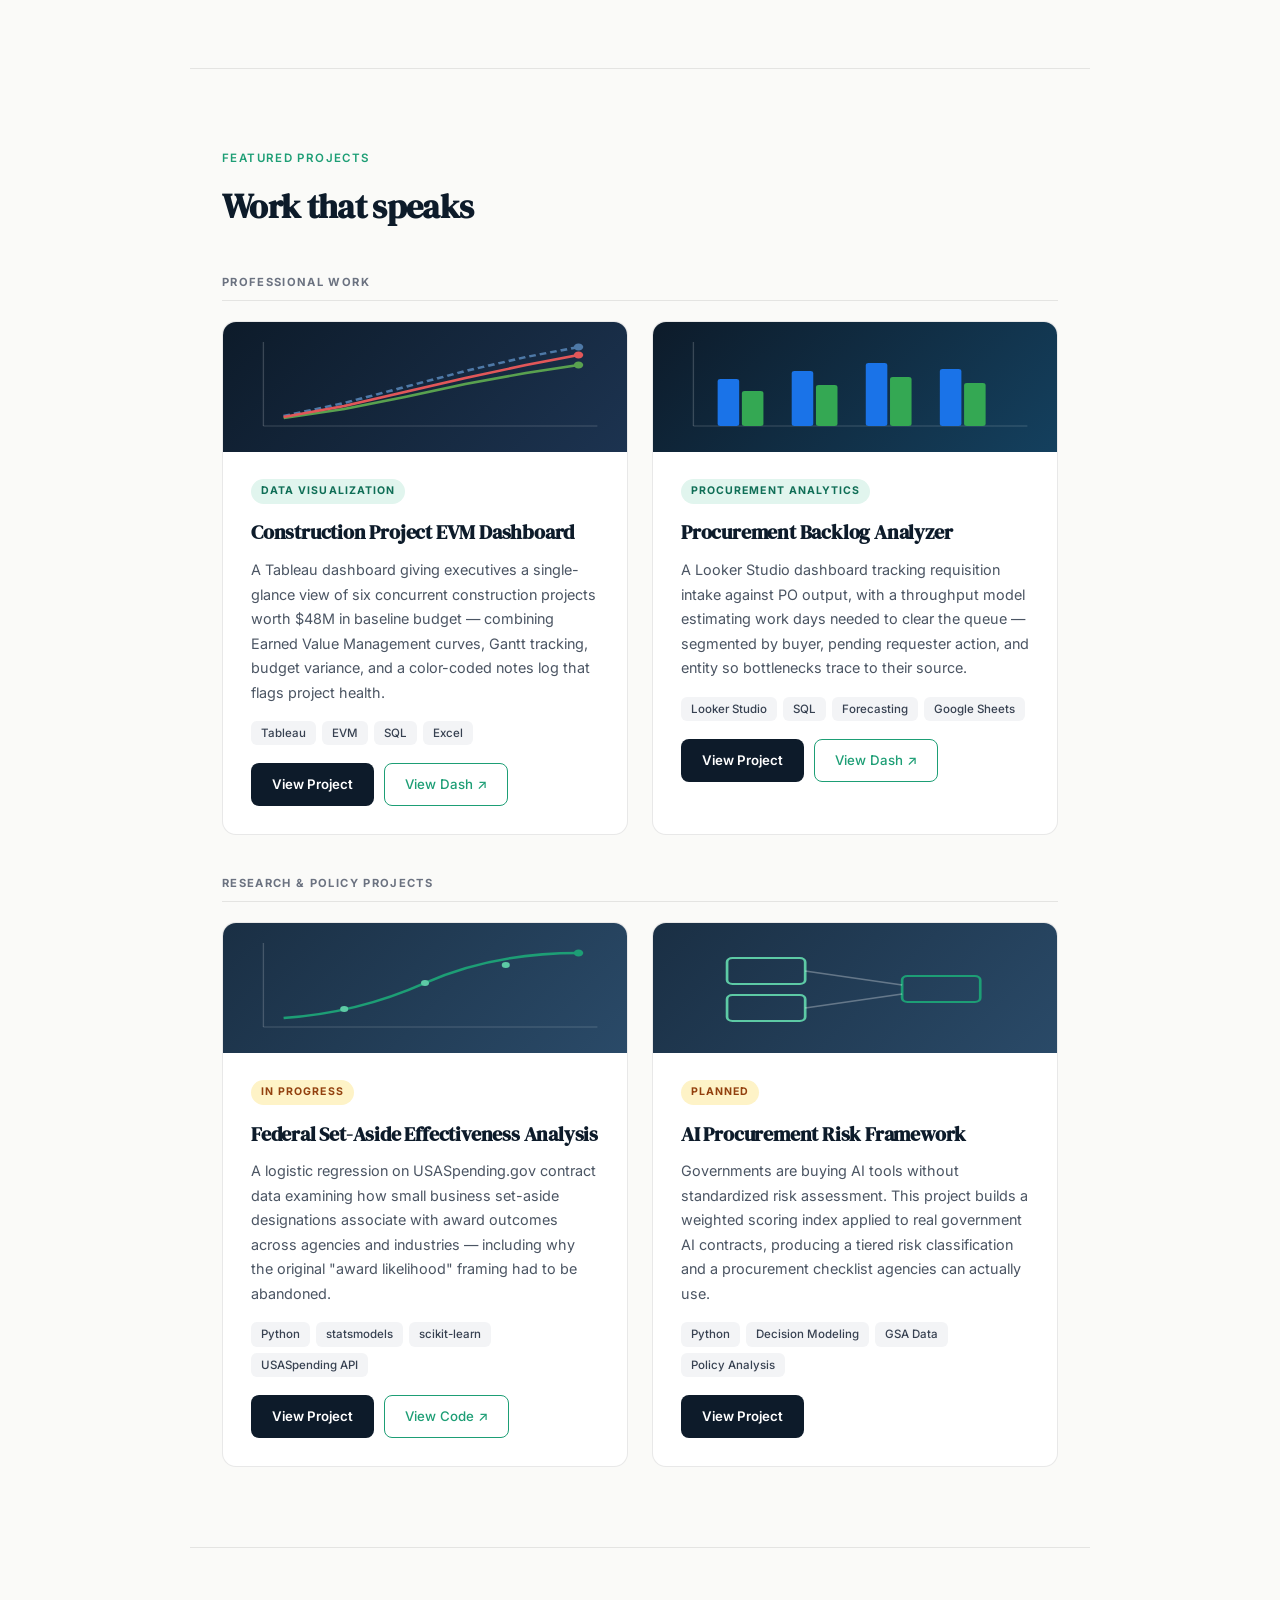
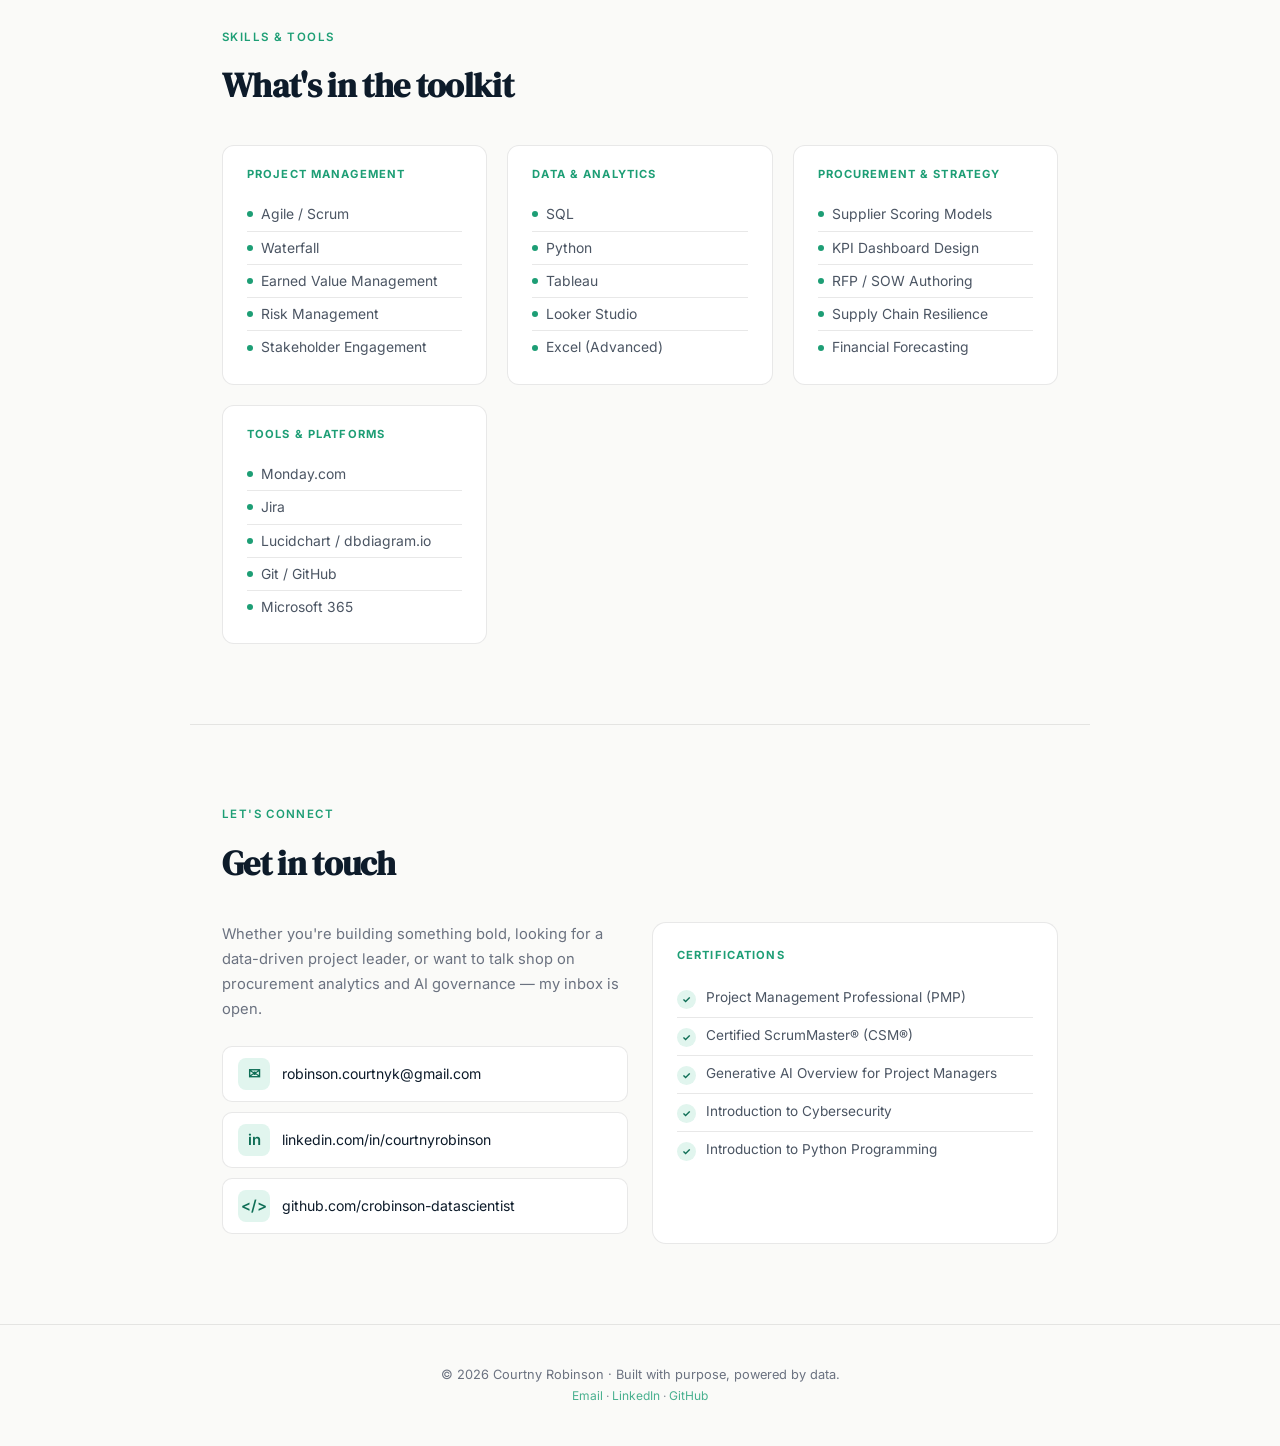
==== commit c90112d1: "Update index.html" ====
--- a/index.html
+++ b/index.html
@@ -50,6 +50,8 @@
     <div class="avatar">
       <img src="assets/profile.png" alt="Courtny Robinson">
     </div>
+  </section>
+</div>
 
 <div class="divider"></div>
 
@@ -67,7 +69,7 @@
         and supply chain resilience.
       </p>
       <p>
-        My work has always lived at the intersection of operations and analytics and now I'm
+        My work has always lived at the intersection of operations and analytics — and now I'm
         formalizing that edge through a Master of Science in Data Science (Policy, Governance &amp;
         Society) at Brown University, expected May 2027. I'm most excited about applying data science
         to policy problems where the stakes are real: procurement equity, AI governance, and the
--- a/assets/style.css
+++ b/assets/style.css
@@ -291,3 +291,14 @@
   .nav-toggle { display: block; }
   .btn-row .btn { flex: 1; justify-content: center; }
 }
+
+.avatar {
+  overflow: hidden;
+  padding: 0;
+}
+.avatar img {
+  width: 100%;
+  height: 100%;
+  object-fit: cover;
+  display: block;
+}
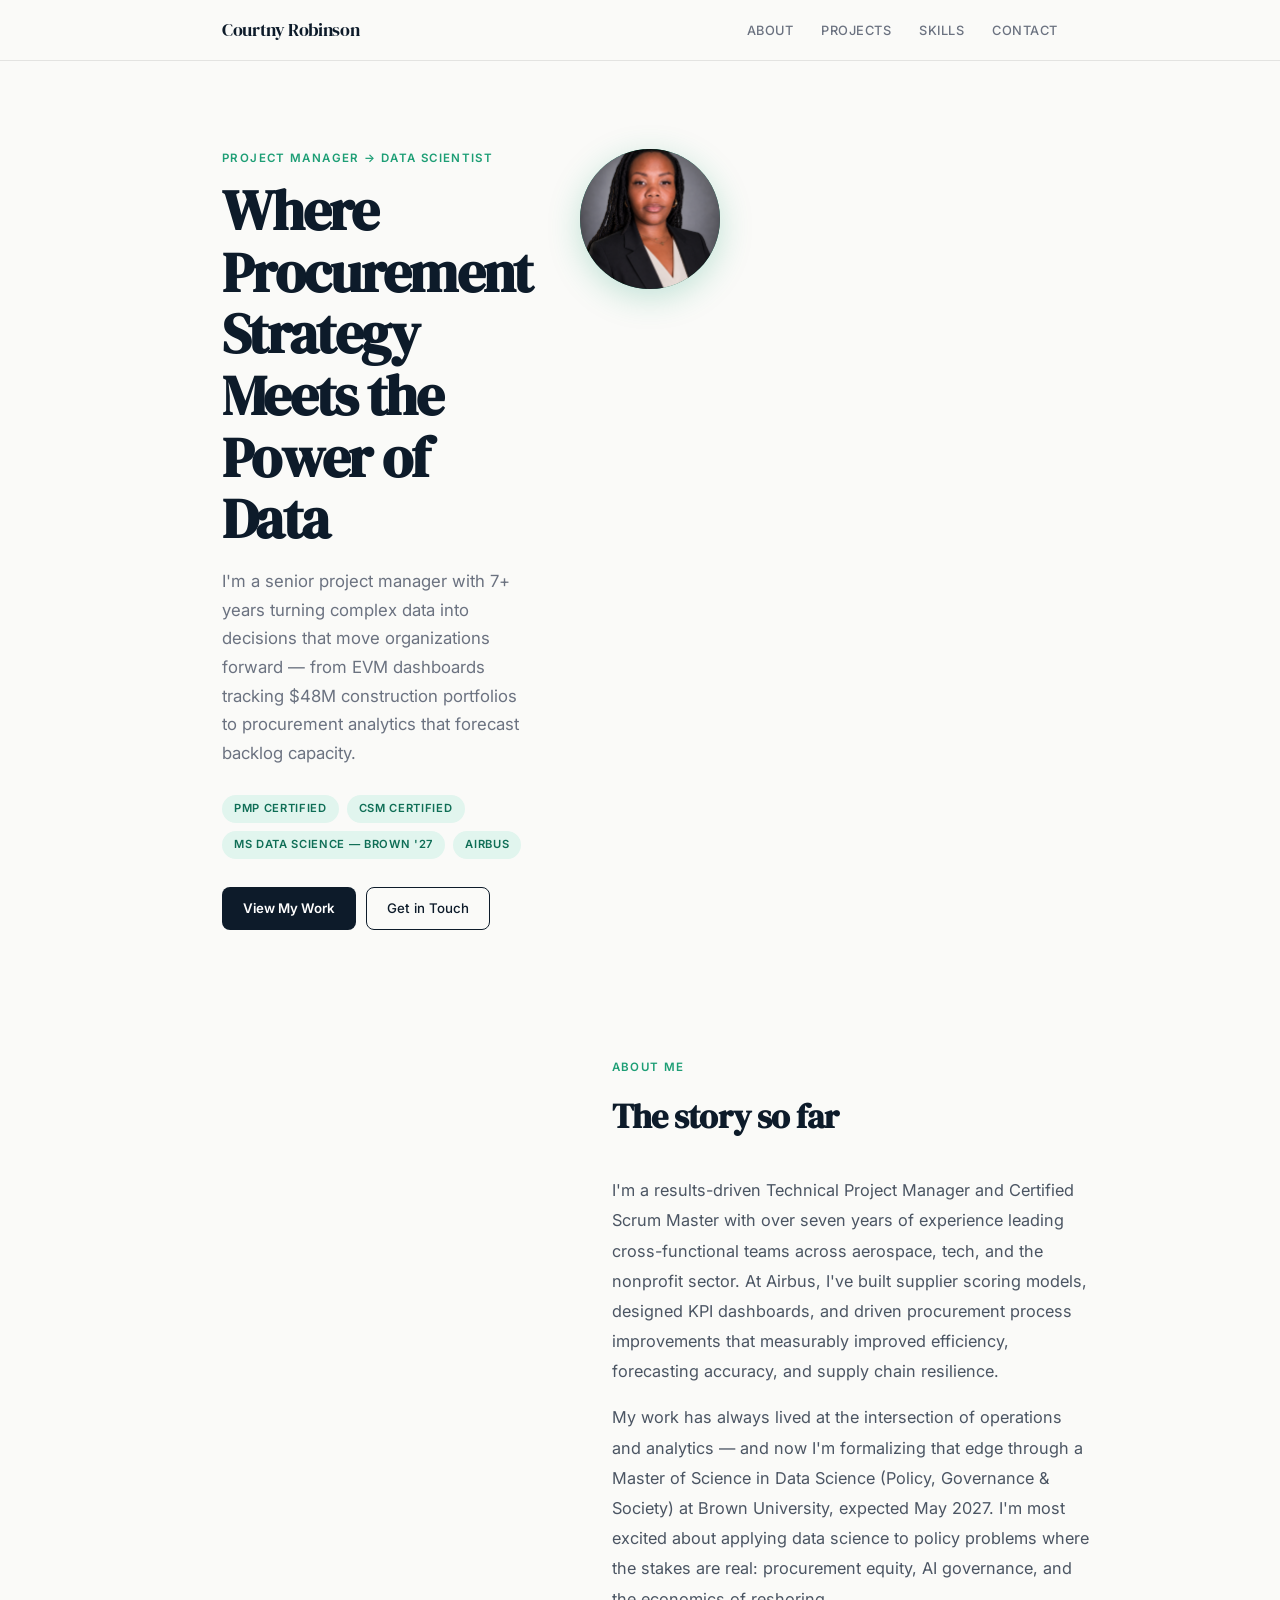
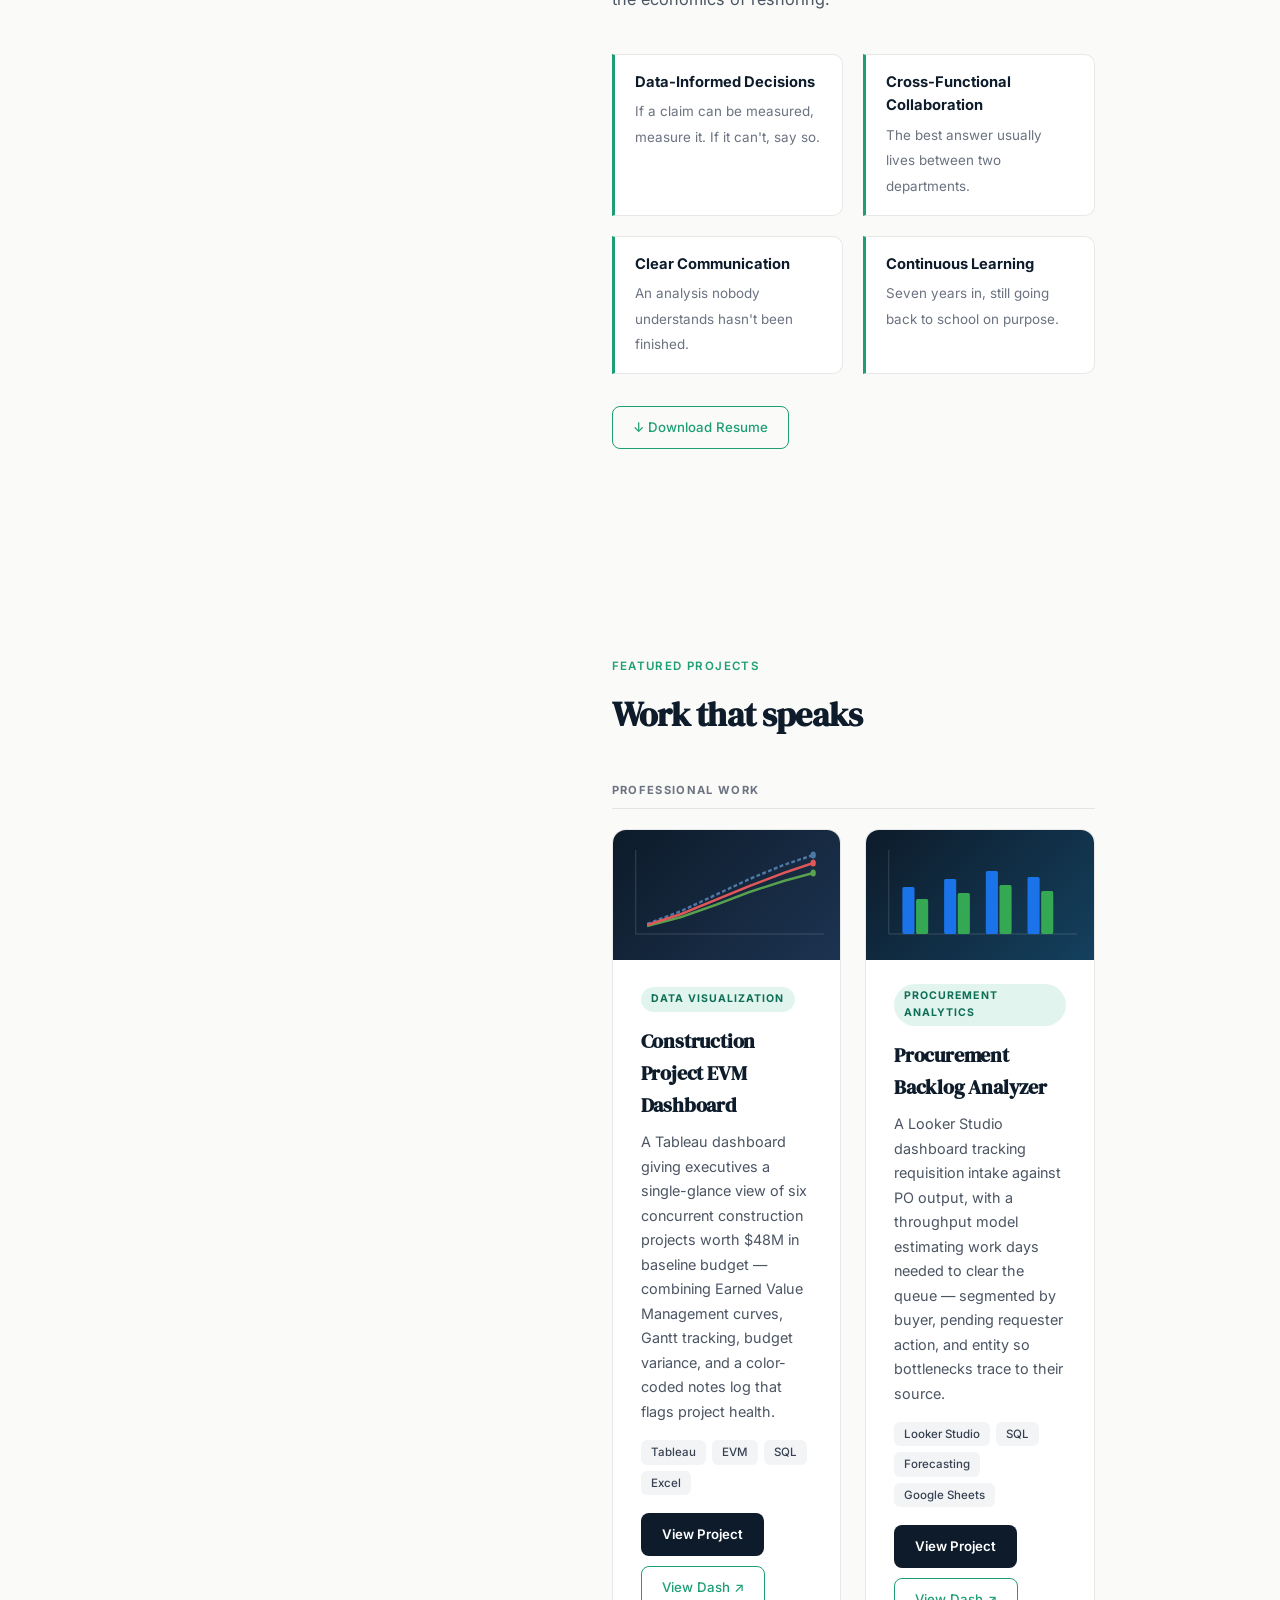
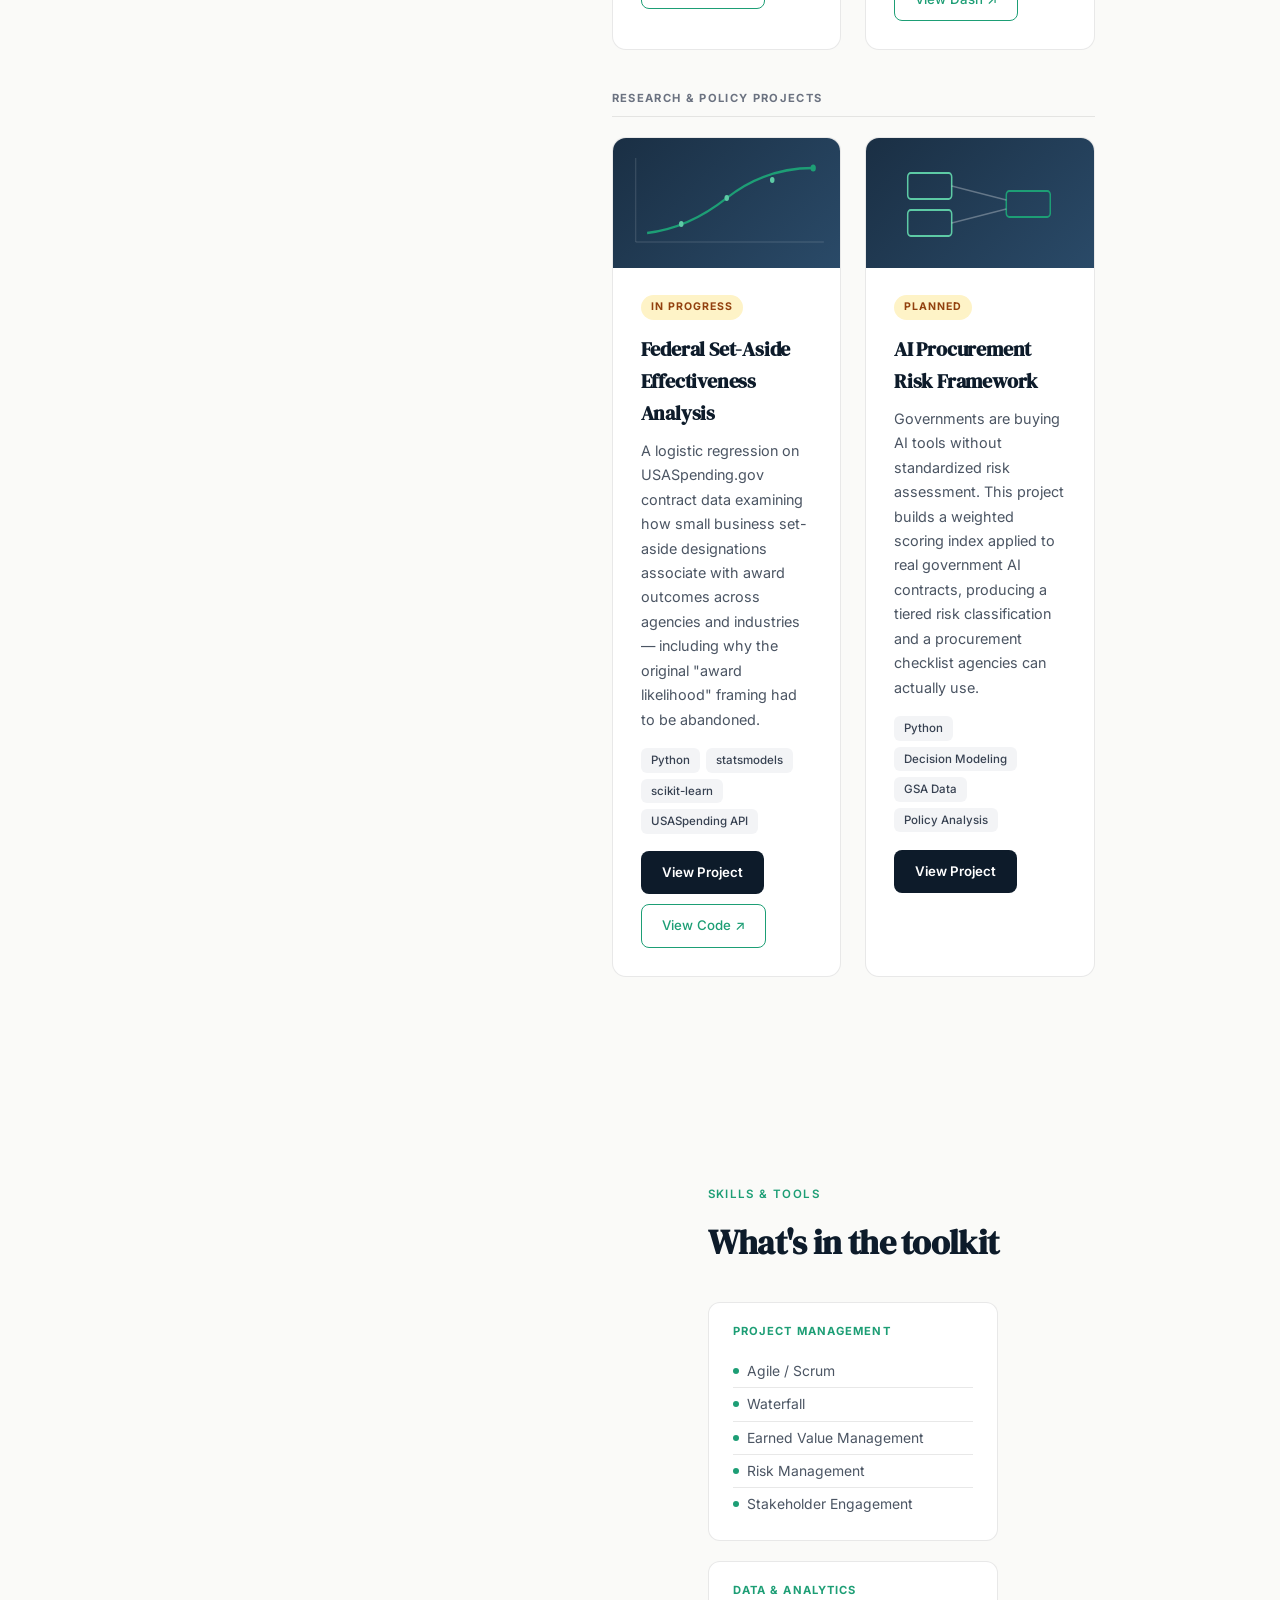
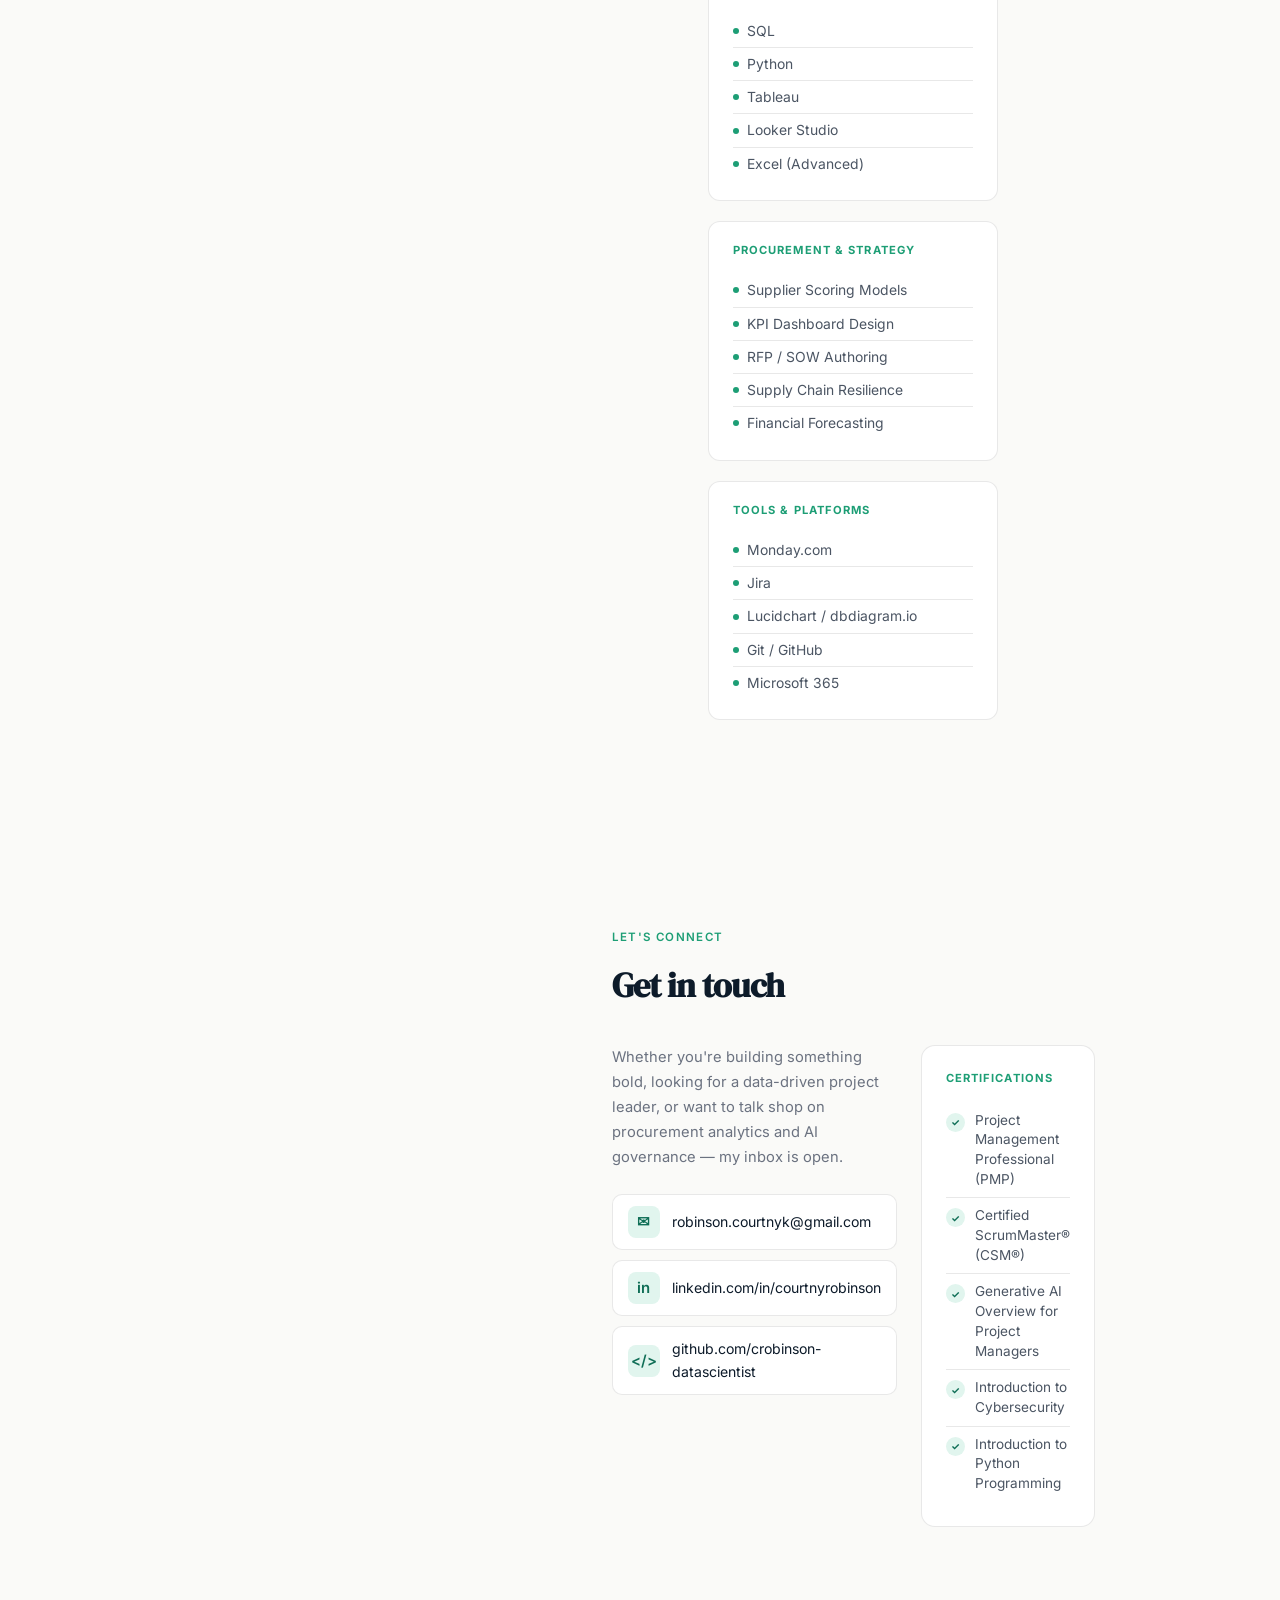
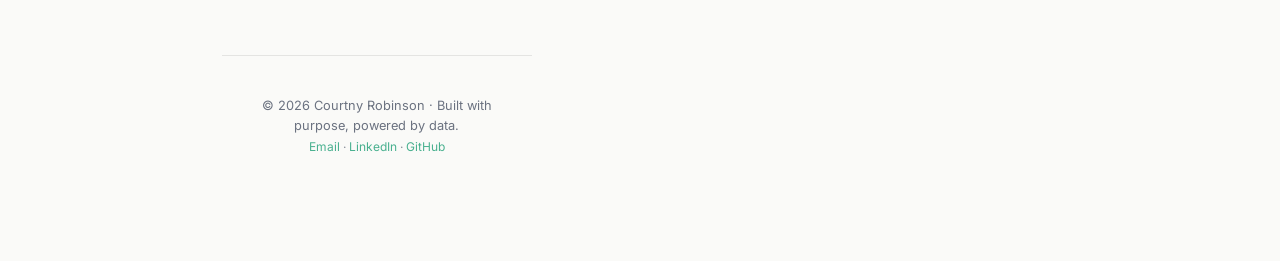
==== commit 7087fc50: "Update index.html" ====
--- a/index.html
+++ b/index.html
@@ -47,11 +47,9 @@
         <a href="#contact" class="btn btn-ghost">Get in Touch</a>
       </div>
     </div>
-    <div class="avatar">
-      <img src="assets/profile.png" alt="Courtny Robinson">
-    </div>
-  </section>
-</div>
+    <div class="avatar" style="width:140px;height:140px;border-radius:50%;overflow:hidden;flex-shrink:0;padding:0;box-shadow:0 8px 32px rgba(29,158,117,0.25);">
+      <img src="assets/profile.png" alt="Courtny Robinson" style="width:100%;height:100%;object-fit:cover;display:block;">
+    </div>
 
 <div class="divider"></div>
 
--- a/assets/style.css
+++ b/assets/style.css
@@ -100,6 +100,11 @@
   font-family: 'DM Serif Display', Georgia, serif;
   font-size: 2.8rem; color: #fff; flex-shrink: 0;
   box-shadow: 0 8px 32px rgba(29,158,117,0.25);
+  overflow: hidden; padding: 0;
+}
+.avatar img {
+  width: 100%; height: 100%;
+  object-fit: cover; display: block;
 }
 
 /* ---------- Badges & chips ---------- */
@@ -291,14 +296,3 @@
   .nav-toggle { display: block; }
   .btn-row .btn { flex: 1; justify-content: center; }
 }
-
-.avatar {
-  overflow: hidden;
-  padding: 0;
-}
-.avatar img {
-  width: 100%;
-  height: 100%;
-  object-fit: cover;
-  display: block;
-}
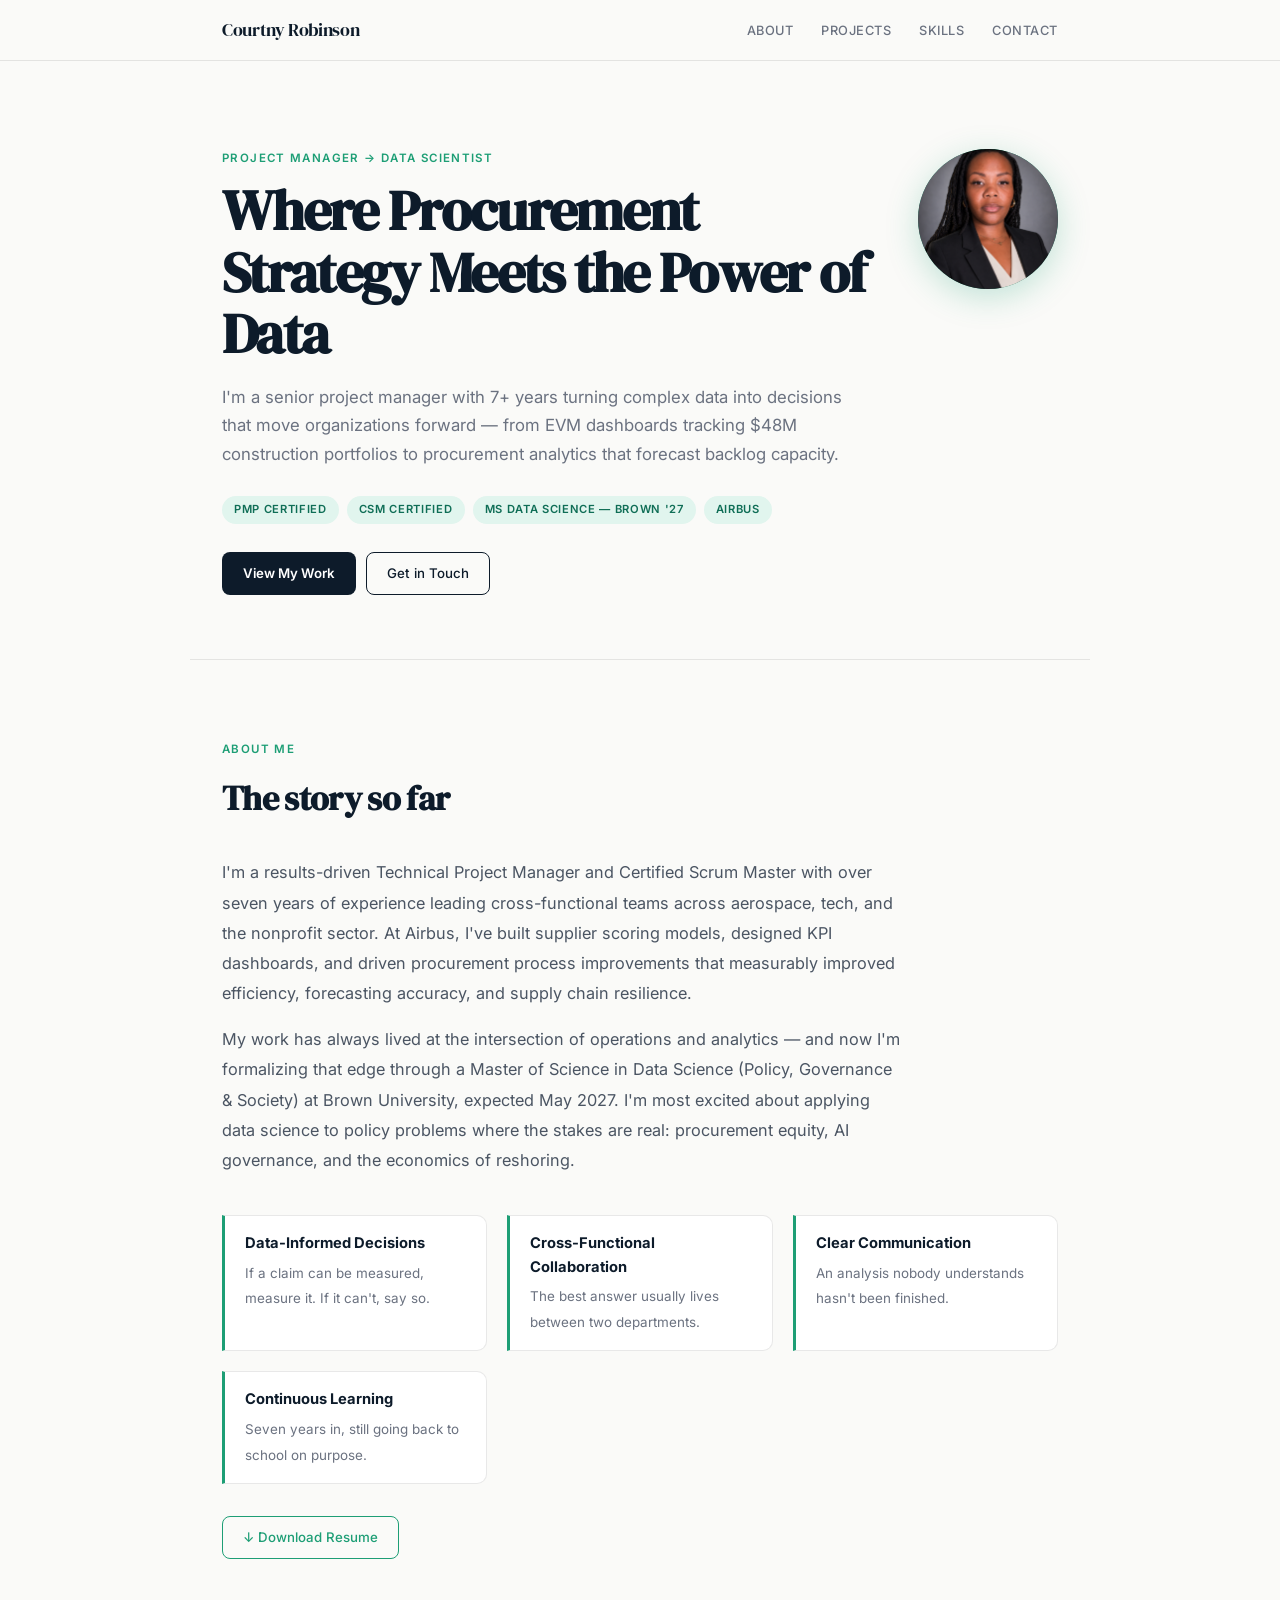
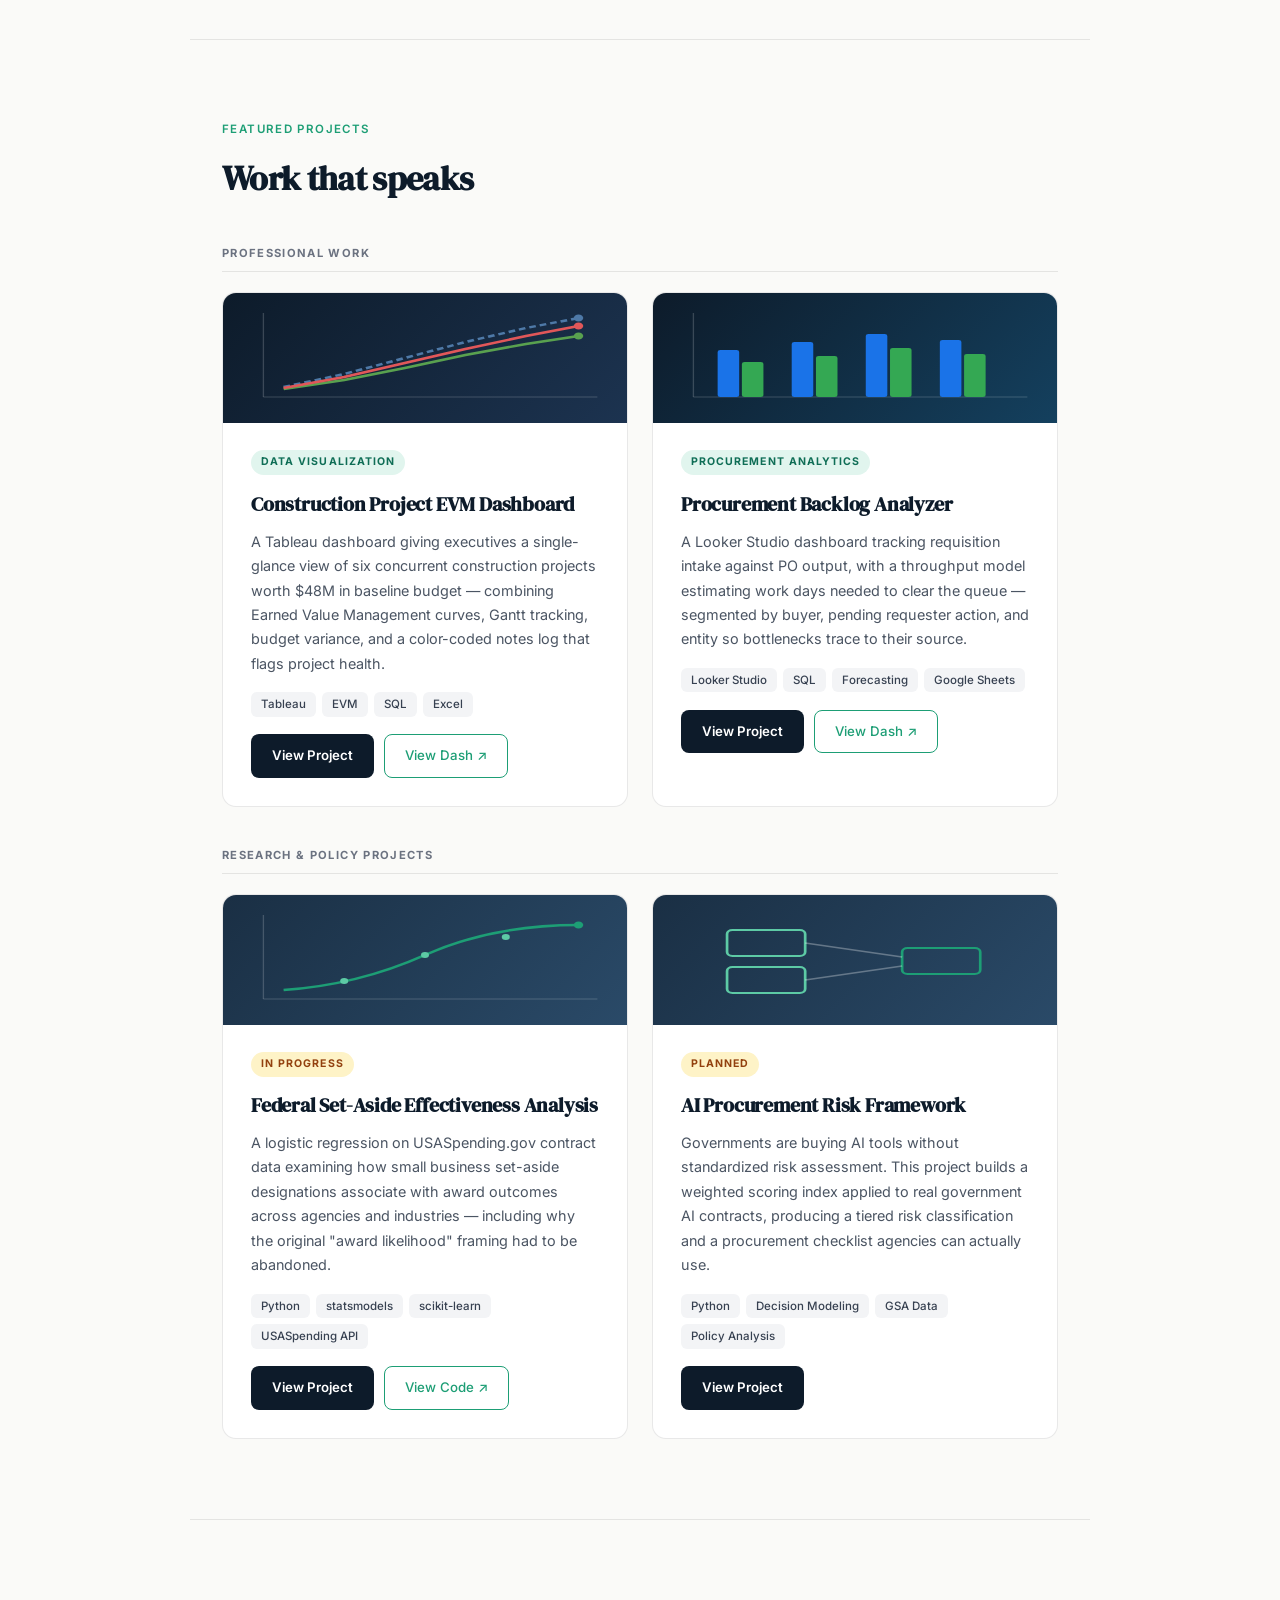
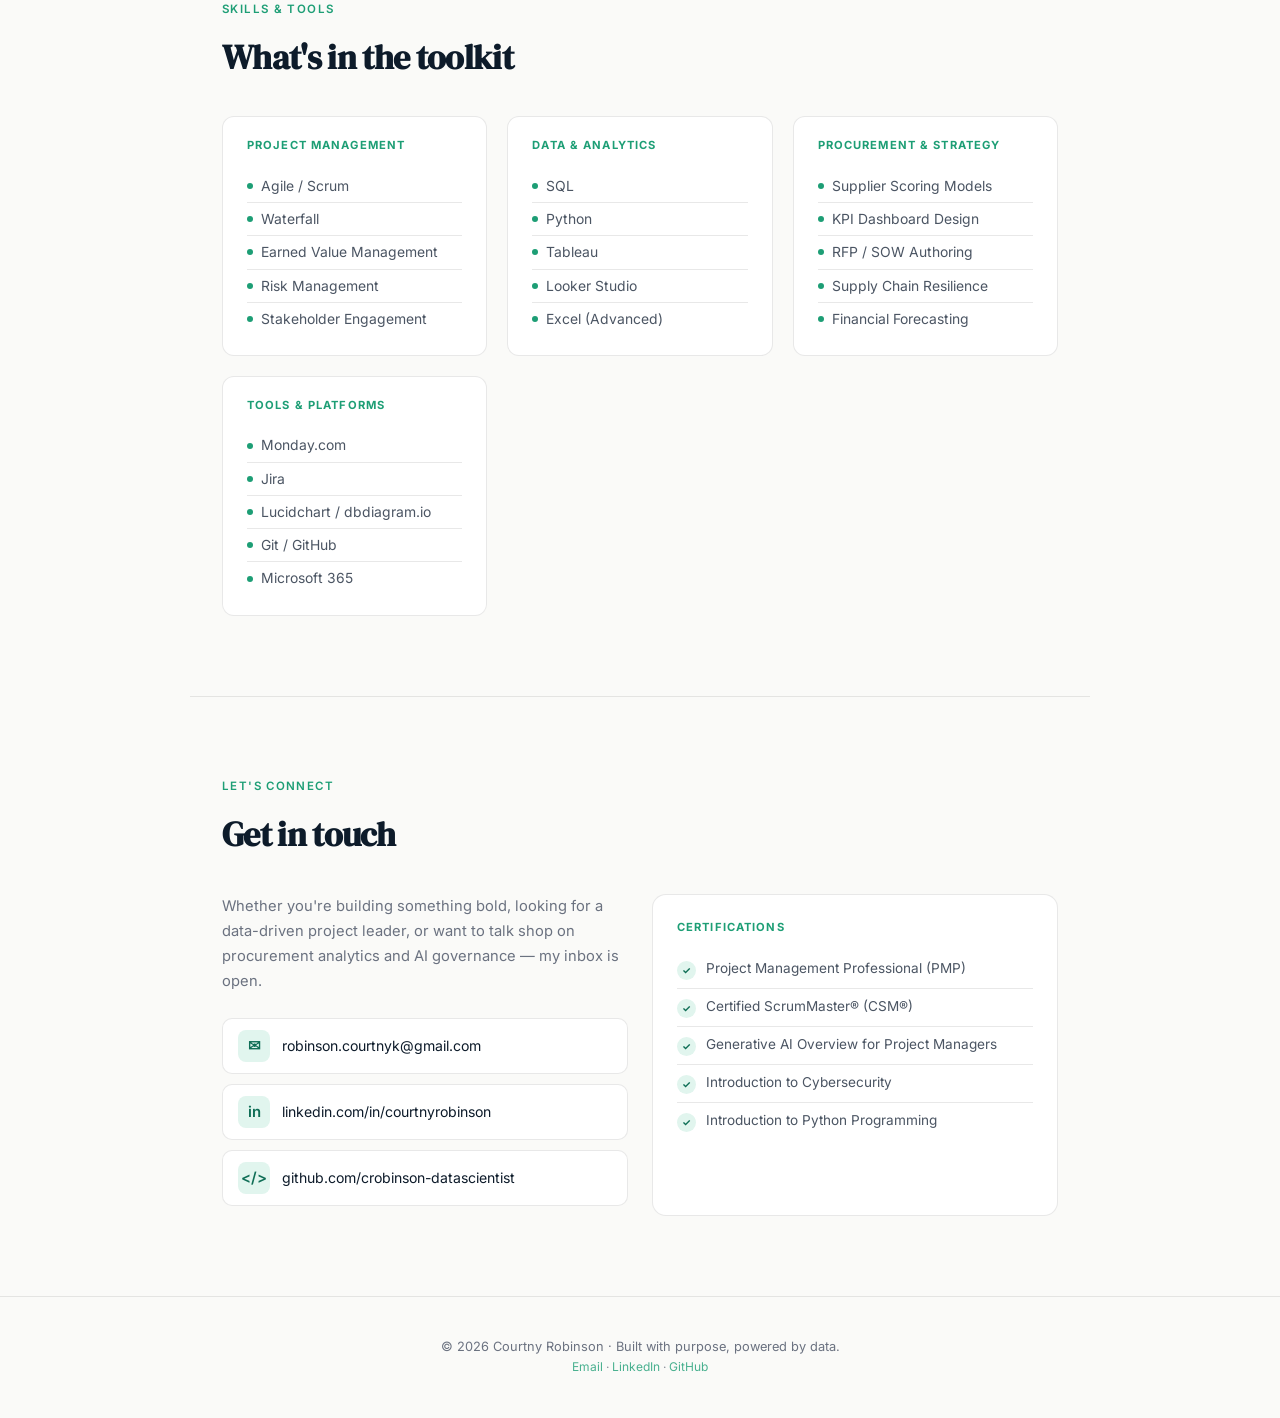
==== commit db1ff1ff: "Update index.html" ====
--- a/index.html
+++ b/index.html
@@ -47,9 +47,11 @@
         <a href="#contact" class="btn btn-ghost">Get in Touch</a>
       </div>
     </div>
-    <div class="avatar" style="width:140px;height:140px;border-radius:50%;overflow:hidden;flex-shrink:0;padding:0;box-shadow:0 8px 32px rgba(29,158,117,0.25);">
-      <img src="assets/profile.png" alt="Courtny Robinson" style="width:100%;height:100%;object-fit:cover;display:block;">
-    </div>
+    <div class="avatar">
+      <img src="assets/profile.png" alt="Courtny Robinson">
+    </div>
+  </section>
+</div>
 
 <div class="divider"></div>
 
--- a/assets/style.css
+++ b/assets/style.css
@@ -85,16 +85,17 @@
   font-size: 0.72rem; font-weight: 600; letter-spacing: 0.12em;
   text-transform: uppercase; color: var(--teal); margin-bottom: 0.8rem;
 }
-.lede { font-size: 1.05rem; color: var(--muted); line-height: 1.7; max-width: 560px; }
+.lede { font-size: 1.05rem; color: var(--muted); line-height: 1.7; max-width: 620px; }
 
 /* ---------- Hero ---------- */
 #hero {
   padding-top: 5.5rem; padding-bottom: 4rem;
-  display: grid; grid-template-columns: 1fr auto;
+  display: grid; grid-template-columns: minmax(0, 1fr) 140px;
   align-items: start; gap: 3rem;
 }
 .avatar {
-  width: 140px; height: 140px; border-radius: 50%;
+  width: 140px; height: 140px; min-width: 140px; max-width: 140px;
+  border-radius: 50%;
   background: linear-gradient(135deg, var(--teal) 0%, var(--teal-dark) 100%);
   display: flex; align-items: center; justify-content: center;
   font-family: 'DM Serif Display', Georgia, serif;
@@ -284,6 +285,7 @@
   .nav-inner { padding: 0 1.25rem; }
   section { padding: 3.25rem 0; }
   #hero { grid-template-columns: 1fr; padding-top: 3rem; }
+  .avatar { min-width: 88px; max-width: 88px; }
   .avatar { width: 88px; height: 88px; font-size: 1.9rem; }
   .grid-2 { grid-template-columns: 1fr; }
   .nav-links {
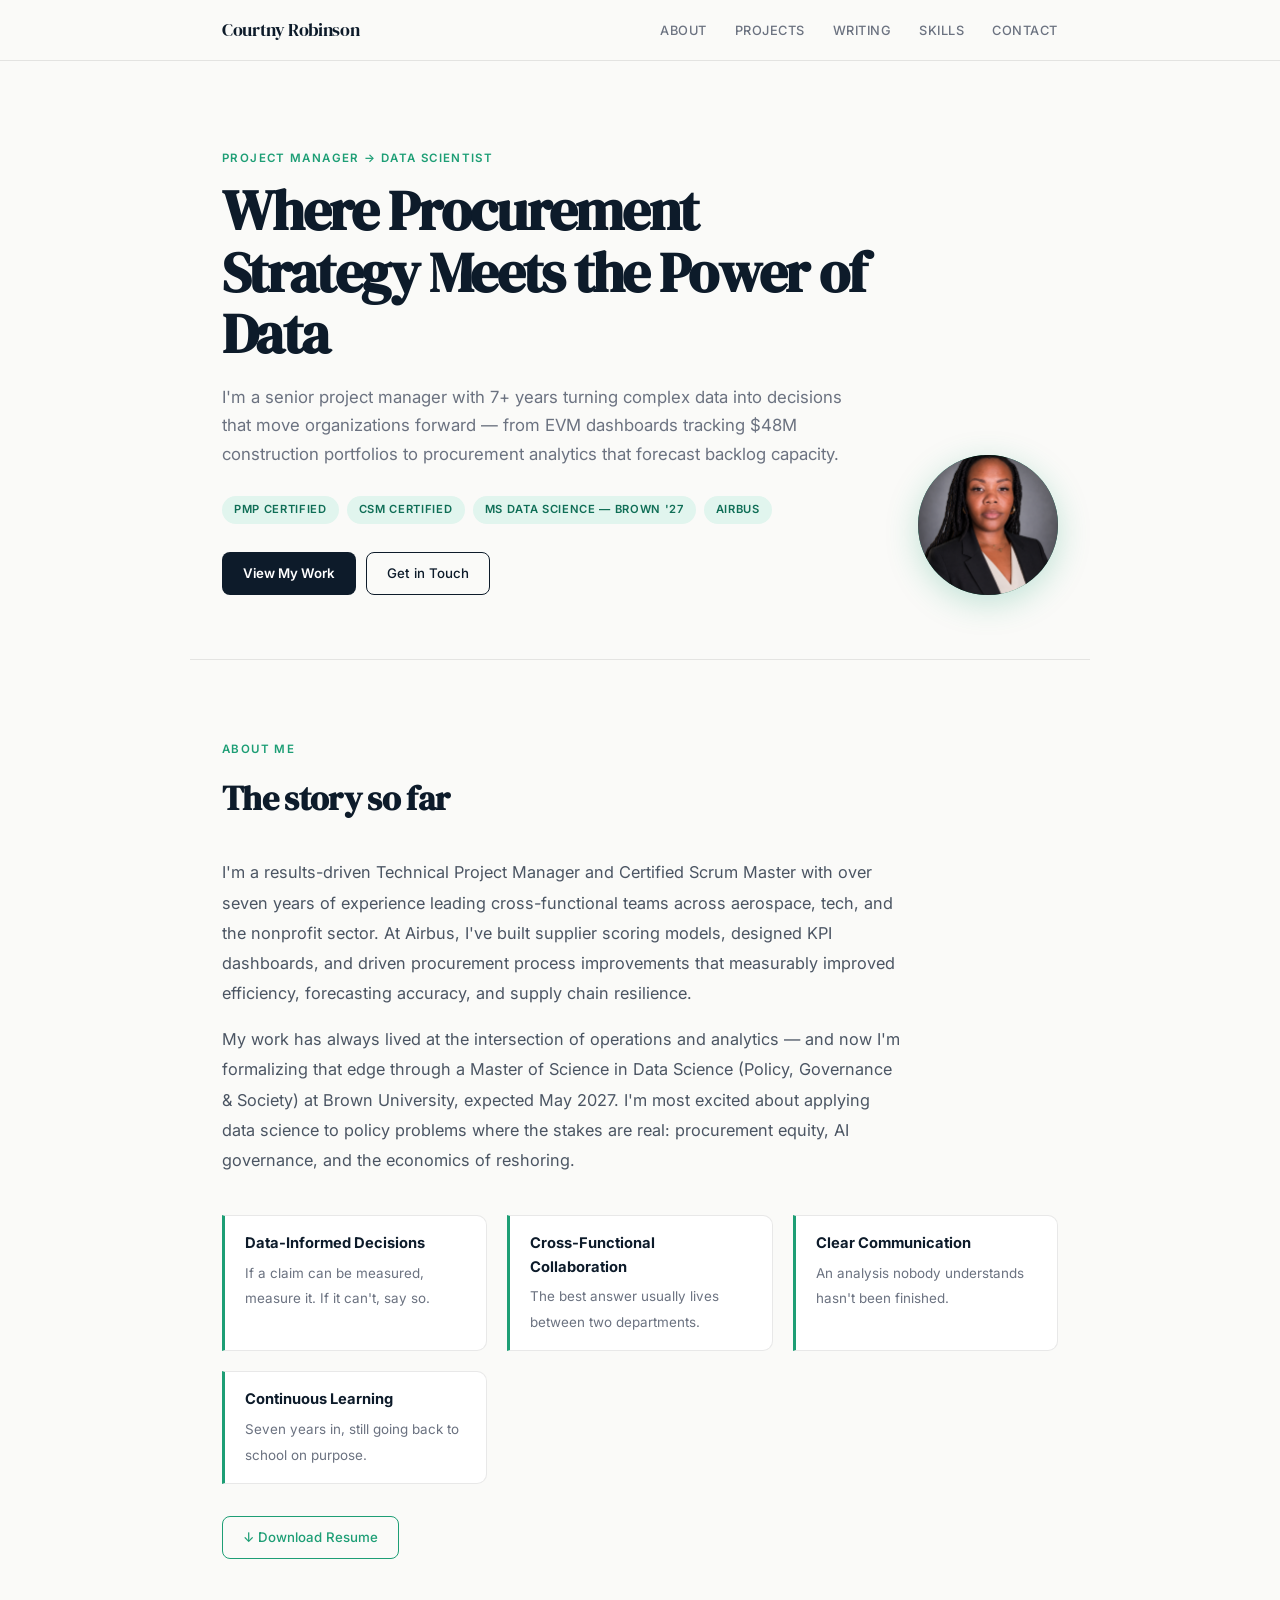
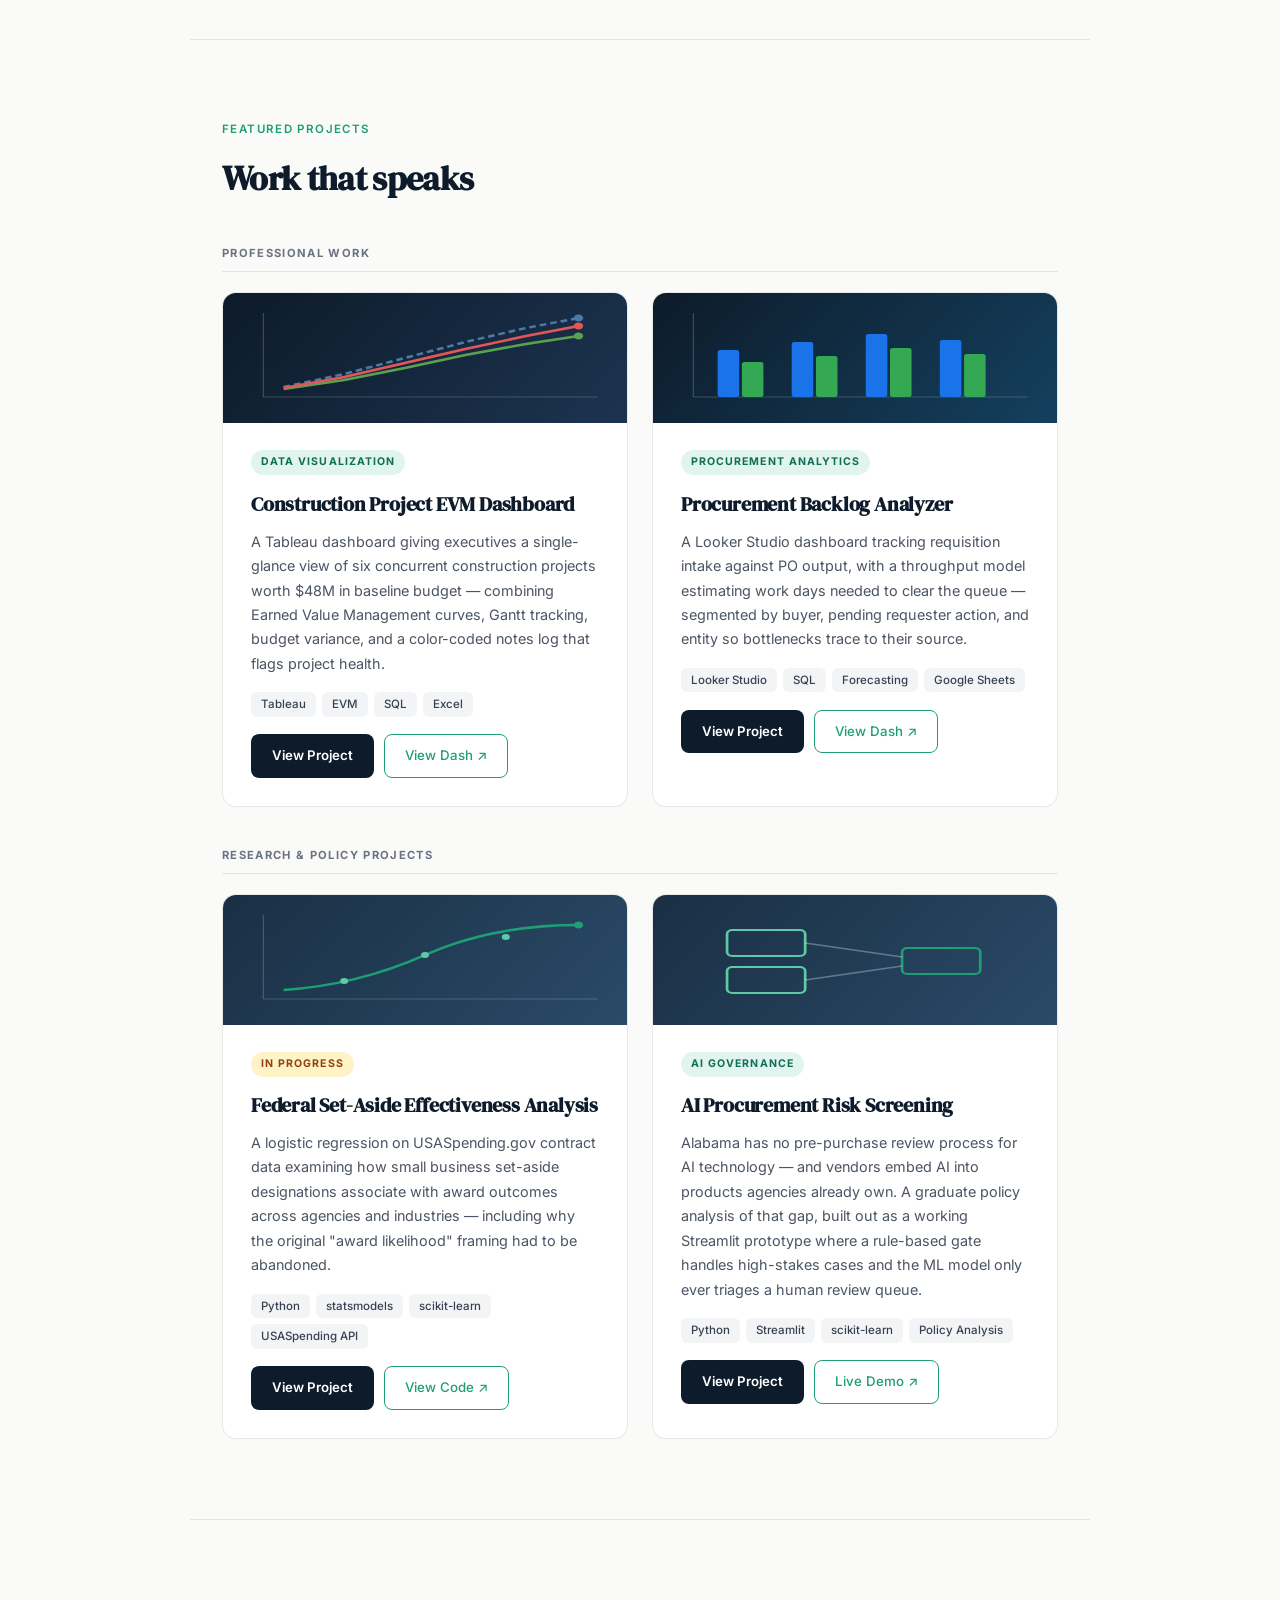
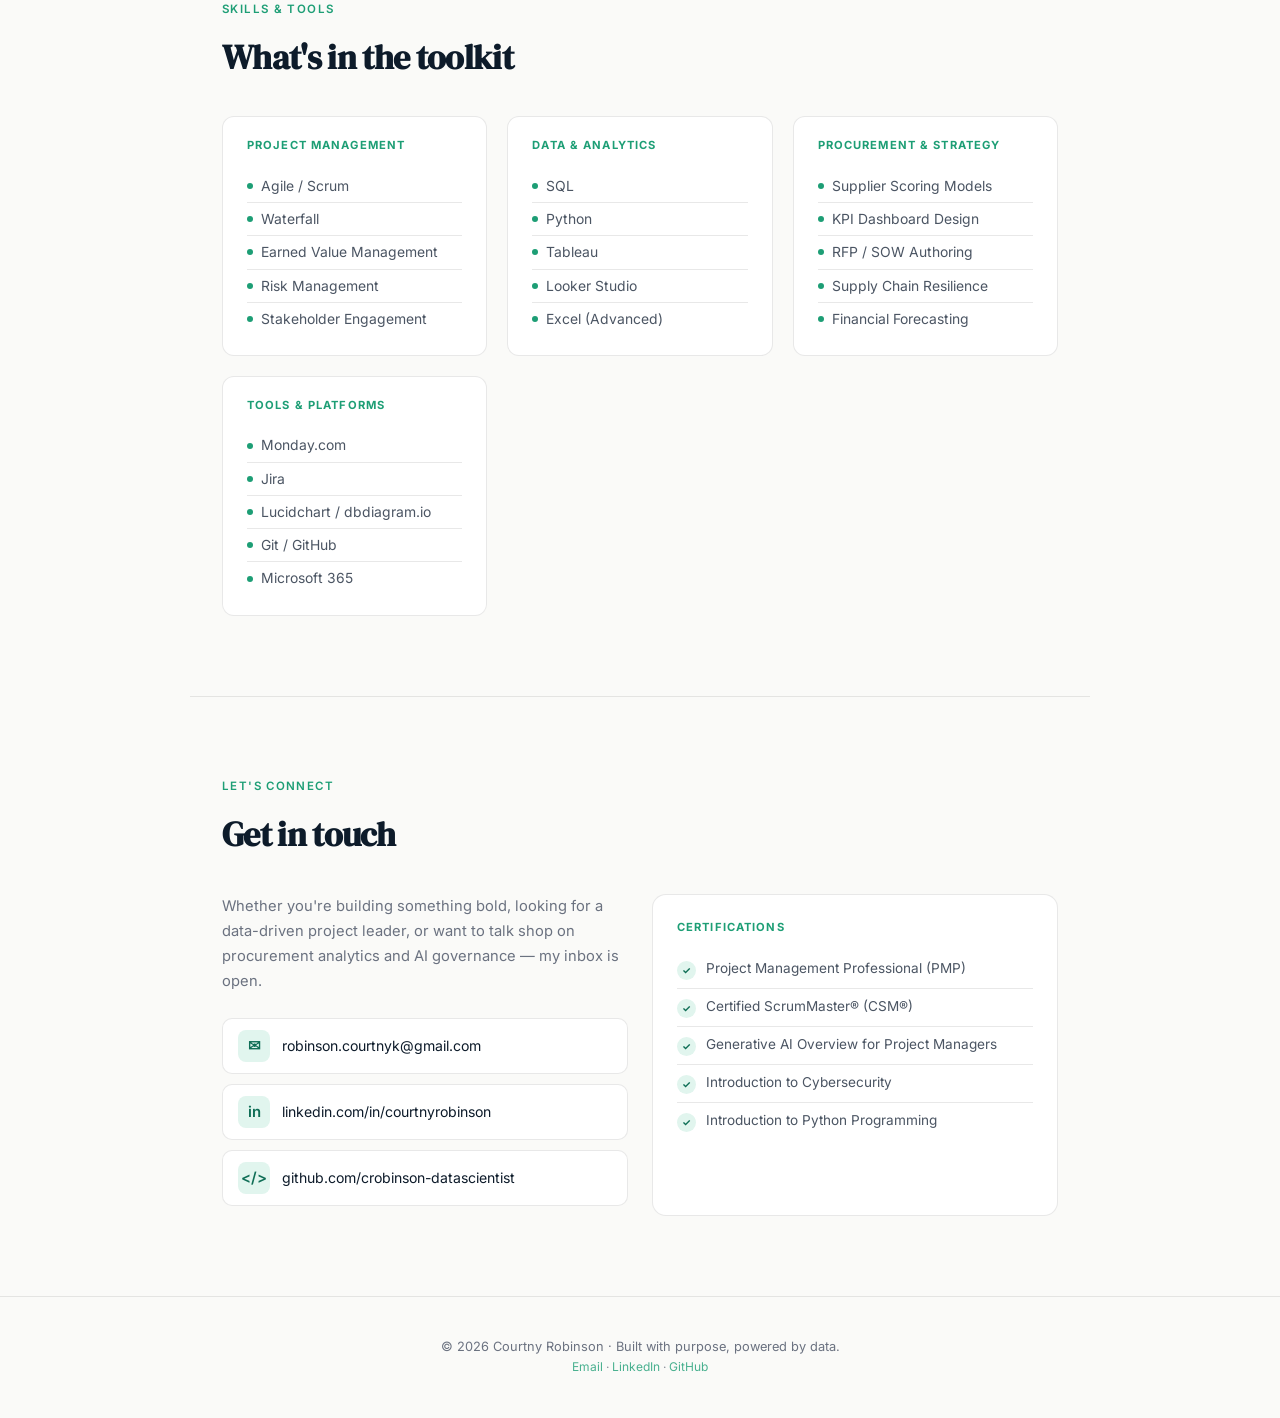
==== commit 5e6a45f3: "Rename index-standalone.html to index.html" ====
--- a/index.html
+++ b/index.html
@@ -8,7 +8,309 @@
 <link rel="preconnect" href="https://fonts.googleapis.com">
 <link rel="preconnect" href="https://fonts.gstatic.com" crossorigin>
 <link href="https://fonts.googleapis.com/css2?family=DM+Serif+Display&family=Inter:wght@300;400;500;600;700&display=swap" rel="stylesheet">
-<link rel="stylesheet" href="assets/style.css">
+<style>
+/* ============================================================
+   Courtny Robinson — Portfolio
+   Shared stylesheet
+   ============================================================ */
+
+*, *::before, *::after { box-sizing: border-box; margin: 0; padding: 0; }
+
+:root {
+  --navy: #0D1B2A;
+  --navy-soft: #1c3350;
+  --teal: #1D9E75;
+  --teal-dark: #0F6E56;
+  --teal-light: #E1F5EE;
+  --cream: #FAFAF8;
+  --muted: #6B7280;
+  --text: #1a1a1a;
+  --text-soft: #4B5563;
+  --border: rgba(0,0,0,0.09);
+  --chip-bg: #F3F4F6;
+}
+
+html { scroll-behavior: smooth; }
+
+body {
+  font-family: 'Inter', -apple-system, BlinkMacSystemFont, sans-serif;
+  background: var(--cream);
+  color: var(--text);
+  line-height: 1.6;
+  -webkit-font-smoothing: antialiased;
+}
+
+/* ---------- Layout ---------- */
+.wrap { max-width: 900px; margin: 0 auto; padding: 0 2rem; }
+section { padding: 5rem 0; }
+.divider { height: 1px; background: var(--border); max-width: 900px; margin: 0 auto; }
+
+/* ---------- Nav ---------- */
+nav {
+  position: sticky; top: 0; z-index: 100;
+  background: rgba(250,250,248,0.93);
+  backdrop-filter: blur(10px);
+  border-bottom: 1px solid var(--border);
+}
+.nav-inner {
+  max-width: 900px; margin: 0 auto; padding: 0 2rem; height: 60px;
+  display: flex; justify-content: space-between; align-items: center;
+}
+.nav-logo {
+  font-family: 'DM Serif Display', Georgia, serif;
+  font-size: 1.1rem; color: var(--navy); letter-spacing: -0.02em;
+  text-decoration: none;
+}
+.nav-links { display: flex; gap: 1.75rem; list-style: none; }
+.nav-links a {
+  font-size: 0.8rem; font-weight: 500; color: var(--muted);
+  text-decoration: none; letter-spacing: 0.04em; text-transform: uppercase;
+  transition: color 0.2s; padding-bottom: 2px;
+}
+.nav-links a:hover, .nav-links a.active { color: var(--teal); }
+.nav-links a.active { border-bottom: 2px solid var(--teal); }
+
+.nav-toggle {
+  display: none; background: none; border: none; cursor: pointer;
+  font-size: 1.4rem; color: var(--navy);
+}
+
+/* ---------- Typography ---------- */
+h1 {
+  font-family: 'DM Serif Display', Georgia, serif;
+  font-size: clamp(2.2rem, 5.5vw, 3.5rem);
+  line-height: 1.1; color: var(--navy);
+  letter-spacing: -0.03em; margin-bottom: 1.1rem;
+}
+h2 {
+  font-family: 'DM Serif Display', Georgia, serif;
+  font-size: clamp(1.6rem, 3.5vw, 2.1rem);
+  color: var(--navy); letter-spacing: -0.02em; margin-bottom: 2rem;
+}
+h3 {
+  font-family: 'DM Serif Display', Georgia, serif;
+  font-size: 1.25rem; color: var(--navy);
+  letter-spacing: -0.01em; margin-bottom: 0.6rem;
+}
+.eyebrow {
+  font-size: 0.72rem; font-weight: 600; letter-spacing: 0.12em;
+  text-transform: uppercase; color: var(--teal); margin-bottom: 0.8rem;
+}
+.lede { font-size: 1.05rem; color: var(--muted); line-height: 1.7; max-width: 620px; }
+
+/* ---------- Hero ---------- */
+#hero {
+  padding-top: 5.5rem; padding-bottom: 4rem;
+  display: grid; grid-template-columns: minmax(0, 1fr) 140px;
+  align-items: end; gap: 3rem;
+}
+.avatar {
+  width: 140px; height: 140px; min-width: 140px; max-width: 140px;
+  border-radius: 50%;
+  background: linear-gradient(135deg, var(--teal) 0%, var(--teal-dark) 100%);
+  display: flex; align-items: center; justify-content: center;
+  font-family: 'DM Serif Display', Georgia, serif;
+  font-size: 2.8rem; color: #fff; flex-shrink: 0;
+  box-shadow: 0 8px 32px rgba(29,158,117,0.25);
+  overflow: hidden; padding: 0;
+}
+.avatar img {
+  width: 100%; height: 100%;
+  object-fit: cover; display: block;
+}
+
+/* ---------- Badges & chips ---------- */
+.badge-row { display: flex; flex-wrap: wrap; gap: 8px; margin: 1.75rem 0; }
+.badge {
+  font-size: 0.7rem; font-weight: 600; letter-spacing: 0.06em;
+  text-transform: uppercase; padding: 5px 12px; border-radius: 100px;
+  background: var(--teal-light); color: var(--teal-dark);
+}
+.chips { display: flex; flex-wrap: wrap; gap: 6px; }
+.chip {
+  font-size: 0.72rem; font-weight: 500; padding: 3px 10px;
+  border-radius: 6px; background: var(--chip-bg); color: #374151;
+}
+.tag {
+  font-size: 0.66rem; font-weight: 700; letter-spacing: 0.1em;
+  text-transform: uppercase; color: var(--teal-dark);
+  background: var(--teal-light); padding: 4px 10px;
+  border-radius: 100px; display: inline-block; margin-bottom: 0.8rem;
+}
+.tag-progress { background: #FEF3C7; color: #92400E; }
+
+/* ---------- Buttons ---------- */
+.btn-row { display: flex; gap: 10px; flex-wrap: wrap; }
+.btn {
+  font-size: 0.83rem; font-weight: 600; padding: 10px 20px;
+  border-radius: 8px; text-decoration: none; cursor: pointer;
+  display: inline-flex; align-items: center; gap: 6px;
+  transition: all 0.2s; border: 1.5px solid transparent;
+}
+.btn-primary { background: var(--navy); color: #fff; }
+.btn-primary:hover { background: var(--navy-soft); }
+.btn-outline {
+  background: transparent; color: var(--teal);
+  border-color: var(--teal); font-weight: 500;
+}
+.btn-outline:hover { background: var(--teal); color: #fff; }
+.btn-ghost {
+  background: transparent; color: var(--navy); border-color: var(--navy);
+  font-weight: 500;
+}
+.btn-ghost:hover { background: var(--navy); color: #fff; }
+
+/* ---------- Cards ---------- */
+.card {
+  background: #fff; border: 1px solid var(--border);
+  border-radius: 14px; overflow: hidden;
+  transition: box-shadow 0.2s, transform 0.2s;
+}
+.card:hover { box-shadow: 0 10px 34px rgba(0,0,0,0.08); transform: translateY(-2px); }
+.card-body { padding: 1.5rem 1.75rem 1.75rem; }
+.card-body p { font-size: 0.9rem; line-height: 1.7; color: var(--text-soft); margin-bottom: 1rem; }
+
+.thumb { height: 130px; position: relative; }
+.thumb-evm { background: linear-gradient(135deg, var(--navy) 0%, var(--navy-soft) 100%); }
+.thumb-proc { background: linear-gradient(135deg, var(--navy) 0%, #14405e 100%); }
+.thumb-research { background: linear-gradient(135deg, #1a2f44 0%, #2a4a68 100%); }
+
+/* ---------- Grids ---------- */
+.grid-2 { display: grid; grid-template-columns: 1fr 1fr; gap: 1.5rem; }
+.grid-auto { display: grid; grid-template-columns: repeat(auto-fit, minmax(220px,1fr)); gap: 1.25rem; }
+
+.group-label {
+  font-size: 0.7rem; font-weight: 700; letter-spacing: 0.12em;
+  text-transform: uppercase; color: var(--muted);
+  margin: 2.5rem 0 1.25rem; padding-bottom: 0.5rem;
+  border-bottom: 1px solid var(--border);
+}
+.group-label:first-of-type { margin-top: 0; }
+
+/* ---------- About ---------- */
+.about-text { font-size: 1.02rem; line-height: 1.85; color: var(--text-soft); max-width: 680px; }
+.about-text p { margin-bottom: 1rem; }
+
+.value-item {
+  background: #fff; border: 1px solid var(--border);
+  border-left: 3px solid var(--teal);
+  border-radius: 0 10px 10px 0; padding: 1rem 1.25rem;
+}
+.value-item strong { display: block; color: var(--navy); font-size: 0.92rem; margin-bottom: 0.25rem; }
+.value-item span { font-size: 0.84rem; color: var(--muted); line-height: 1.6; }
+
+/* ---------- Skills ---------- */
+.skill-group {
+  background: #fff; border: 1px solid var(--border);
+  border-radius: 12px; padding: 1.25rem 1.5rem;
+}
+.skill-group-title {
+  font-size: 0.7rem; font-weight: 700; letter-spacing: 0.1em;
+  text-transform: uppercase; color: var(--teal); margin-bottom: 0.9rem;
+}
+.skill-list { list-style: none; }
+.skill-list li {
+  font-size: 0.87rem; color: var(--text-soft); padding: 5px 0;
+  border-bottom: 1px solid var(--border);
+  display: flex; align-items: center; gap: 8px;
+}
+.skill-list li:last-child { border-bottom: none; }
+.dot { width: 6px; height: 6px; border-radius: 50%; background: var(--teal); flex-shrink: 0; }
+
+/* ---------- Contact ---------- */
+.contact-link {
+  display: flex; align-items: center; gap: 12px;
+  font-size: 0.88rem; color: var(--navy); text-decoration: none;
+  padding: 11px 15px; border-radius: 10px; background: #fff;
+  border: 1px solid var(--border); transition: all 0.2s; margin-bottom: 10px;
+}
+.contact-link:hover { border-color: var(--teal); color: var(--teal); }
+.contact-icon {
+  width: 32px; height: 32px; border-radius: 8px; background: var(--teal-light);
+  display: flex; align-items: center; justify-content: center;
+  font-size: 15px; flex-shrink: 0; color: var(--teal-dark); font-weight: 600;
+}
+
+.cert-block {
+  background: #fff; border: 1px solid var(--border);
+  border-radius: 14px; padding: 1.5rem;
+}
+.cert-item {
+  display: flex; align-items: flex-start; gap: 10px;
+  padding: 8px 0; border-bottom: 1px solid var(--border);
+  font-size: 0.85rem; color: var(--text-soft); line-height: 1.45;
+}
+.cert-item:last-child { border-bottom: none; }
+.check {
+  width: 19px; height: 19px; border-radius: 50%;
+  background: var(--teal-light); color: var(--teal-dark);
+  display: flex; align-items: center; justify-content: center;
+  font-size: 10px; font-weight: 700; flex-shrink: 0; margin-top: 2px;
+}
+
+/* ---------- Project detail pages ---------- */
+.detail-banner {
+  height: 180px; border-radius: 14px; margin-bottom: 2rem;
+  display: flex; align-items: center; justify-content: center;
+}
+.pps-block { margin-bottom: 2.25rem; }
+.pps-label {
+  font-size: 0.7rem; font-weight: 700; letter-spacing: 0.12em;
+  text-transform: uppercase; color: var(--teal); margin-bottom: 0.6rem;
+}
+.pps-block p { font-size: 0.96rem; line-height: 1.8; color: var(--text-soft); margin-bottom: 0.9rem; }
+.back-link {
+  font-size: 0.83rem; color: var(--muted); text-decoration: none;
+  display: inline-flex; align-items: center; gap: 5px; margin-bottom: 1.5rem;
+}
+.back-link:hover { color: var(--teal); }
+
+.callout {
+  background: #fff; border: 1px solid var(--border);
+  border-left: 3px solid var(--teal); border-radius: 0 10px 10px 0;
+  padding: 1.1rem 1.35rem; font-size: 0.88rem;
+  color: var(--text-soft); line-height: 1.7; margin: 1.75rem 0;
+}
+.callout strong { color: var(--navy); }
+.callout-warn { border-left-color: #F59E0B; }
+
+/* ---------- Footer ---------- */
+footer {
+  border-top: 1px solid var(--border); padding: 2.5rem 2rem;
+  text-align: center; font-size: 0.8rem; color: var(--muted);
+}
+footer a { color: var(--teal); text-decoration: none; }
+footer a:hover { text-decoration: underline; }
+
+/* ---------- Scroll reveal ---------- */
+.reveal { opacity: 0; transform: translateY(18px); transition: opacity .6s ease, transform .6s ease; }
+.reveal.visible { opacity: 1; transform: none; }
+@media (prefers-reduced-motion: reduce) {
+  .reveal { opacity: 1; transform: none; transition: none; }
+  html { scroll-behavior: auto; }
+}
+
+/* ---------- Responsive ---------- */
+@media (max-width: 720px) {
+  .wrap { padding: 0 1.25rem; }
+  .nav-inner { padding: 0 1.25rem; }
+  section { padding: 3.25rem 0; }
+  #hero { grid-template-columns: 1fr; padding-top: 3rem; align-items: start; }
+  .avatar { min-width: 88px; max-width: 88px; }
+  .avatar { width: 88px; height: 88px; font-size: 1.9rem; }
+  .grid-2 { grid-template-columns: 1fr; }
+  .nav-links {
+    display: none; position: absolute; top: 60px; left: 0; right: 0;
+    background: var(--cream); flex-direction: column; gap: 0;
+    padding: 0.5rem 1.25rem 1rem; border-bottom: 1px solid var(--border);
+  }
+  .nav-links.open { display: flex; }
+  .nav-links li { padding: 0.6rem 0; }
+  .nav-toggle { display: block; }
+  .btn-row .btn { flex: 1; justify-content: center; }
+}
+
+</style>
 </head>
 <body>
 
@@ -19,6 +321,7 @@
     <ul class="nav-links">
       <li><a href="#about">About</a></li>
       <li><a href="#projects">Projects</a></li>
+      <li><a href="writing/index.html">Writing</a></li>
       <li><a href="#skills">Skills</a></li>
       <li><a href="#contact">Contact</a></li>
     </ul>
@@ -226,19 +529,21 @@
           </svg>
         </div>
         <div class="card-body">
-          <span class="tag tag-progress">Planned</span>
-          <h3>AI Procurement Risk Framework</h3>
+          <span class="tag">AI Governance</span>
+          <h3>AI Procurement Risk Screening</h3>
           <p>
-            Governments are buying AI tools without standardized risk assessment. This project builds
-            a weighted scoring index applied to real government AI contracts, producing a tiered risk
-            classification and a procurement checklist agencies can actually use.
+            Alabama has no pre-purchase review process for AI technology &mdash; and vendors embed AI
+            into products agencies already own. A graduate policy analysis of that gap, built out as a
+            working Streamlit prototype where a rule-based gate handles high-stakes cases and the ML
+            model only ever triages a human review queue.
           </p>
           <div class="chips">
-            <span class="chip">Python</span><span class="chip">Decision Modeling</span>
-            <span class="chip">GSA Data</span><span class="chip">Policy Analysis</span>
+            <span class="chip">Python</span><span class="chip">Streamlit</span>
+            <span class="chip">scikit-learn</span><span class="chip">Policy Analysis</span>
           </div>
           <div class="btn-row" style="margin-top:1.1rem">
-            <a href="projects/ai-procurement-risk.html" class="btn btn-primary">View Project</a>
+            <a href="projects/ai-procurement-screening.html" class="btn btn-primary">View Project</a>
+            <a href="https://ai-procurement-screening-tool.streamlit.app/" class="btn btn-outline" target="_blank" rel="noopener noreferrer">Live Demo &#8599;</a>
           </div>
         </div>
       </div>
@@ -343,6 +648,37 @@
   </span>
 </footer>
 
-<script src="assets/main.js"></script>
+<script>
+// Mobile nav toggle
+document.addEventListener('DOMContentLoaded', function () {
+  var toggle = document.querySelector('.nav-toggle');
+  var links = document.querySelector('.nav-links');
+  if (toggle && links) {
+    toggle.addEventListener('click', function () {
+      links.classList.toggle('open');
+    });
+    links.addEventListener('click', function (e) {
+      if (e.target.tagName === 'A') links.classList.remove('open');
+    });
+  }
+
+  // Scroll reveal
+  var revealEls = document.querySelectorAll('.reveal');
+  if ('IntersectionObserver' in window) {
+    var obs = new IntersectionObserver(function (entries) {
+      entries.forEach(function (entry) {
+        if (entry.isIntersecting) {
+          entry.target.classList.add('visible');
+          obs.unobserve(entry.target);
+        }
+      });
+    }, { threshold: 0.12, rootMargin: '0px 0px -40px 0px' });
+    revealEls.forEach(function (el) { obs.observe(el); });
+  } else {
+    revealEls.forEach(function (el) { el.classList.add('visible'); });
+  }
+});
+
+</script>
 </body>
 </html>
